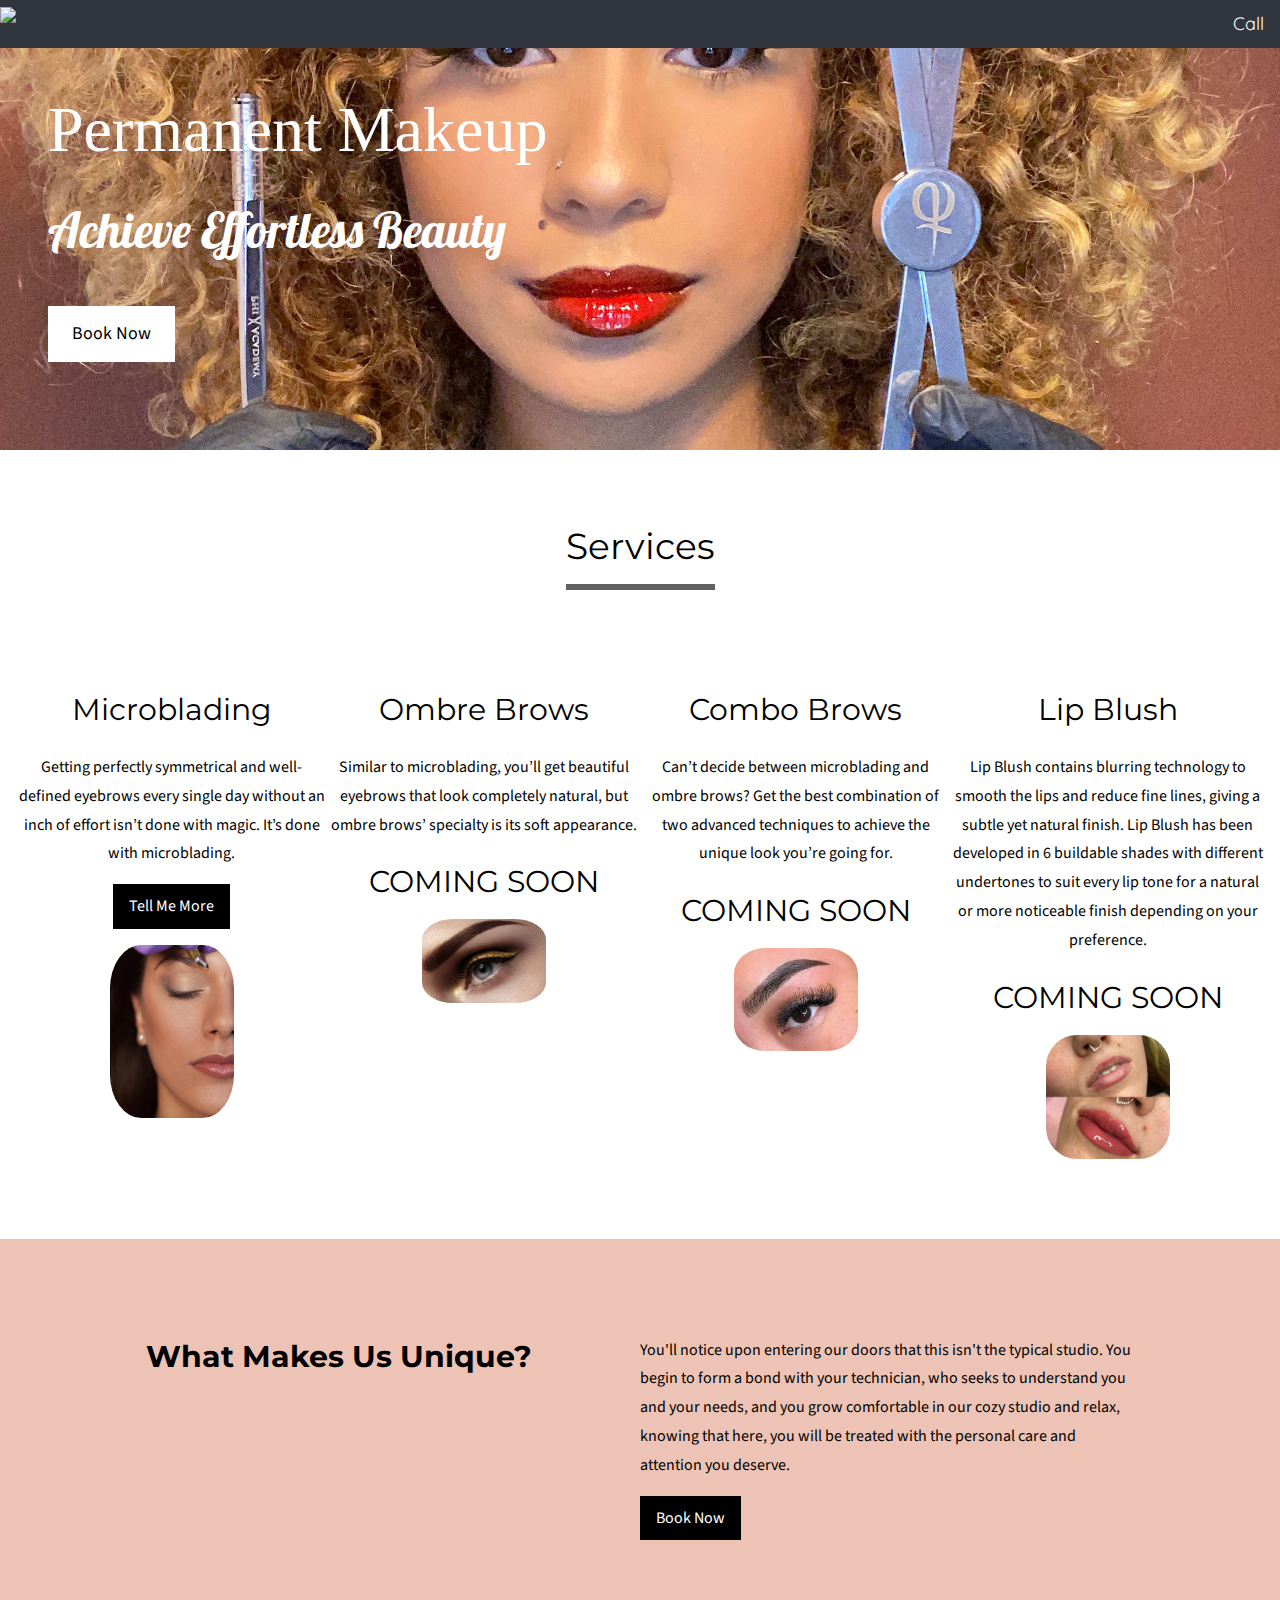
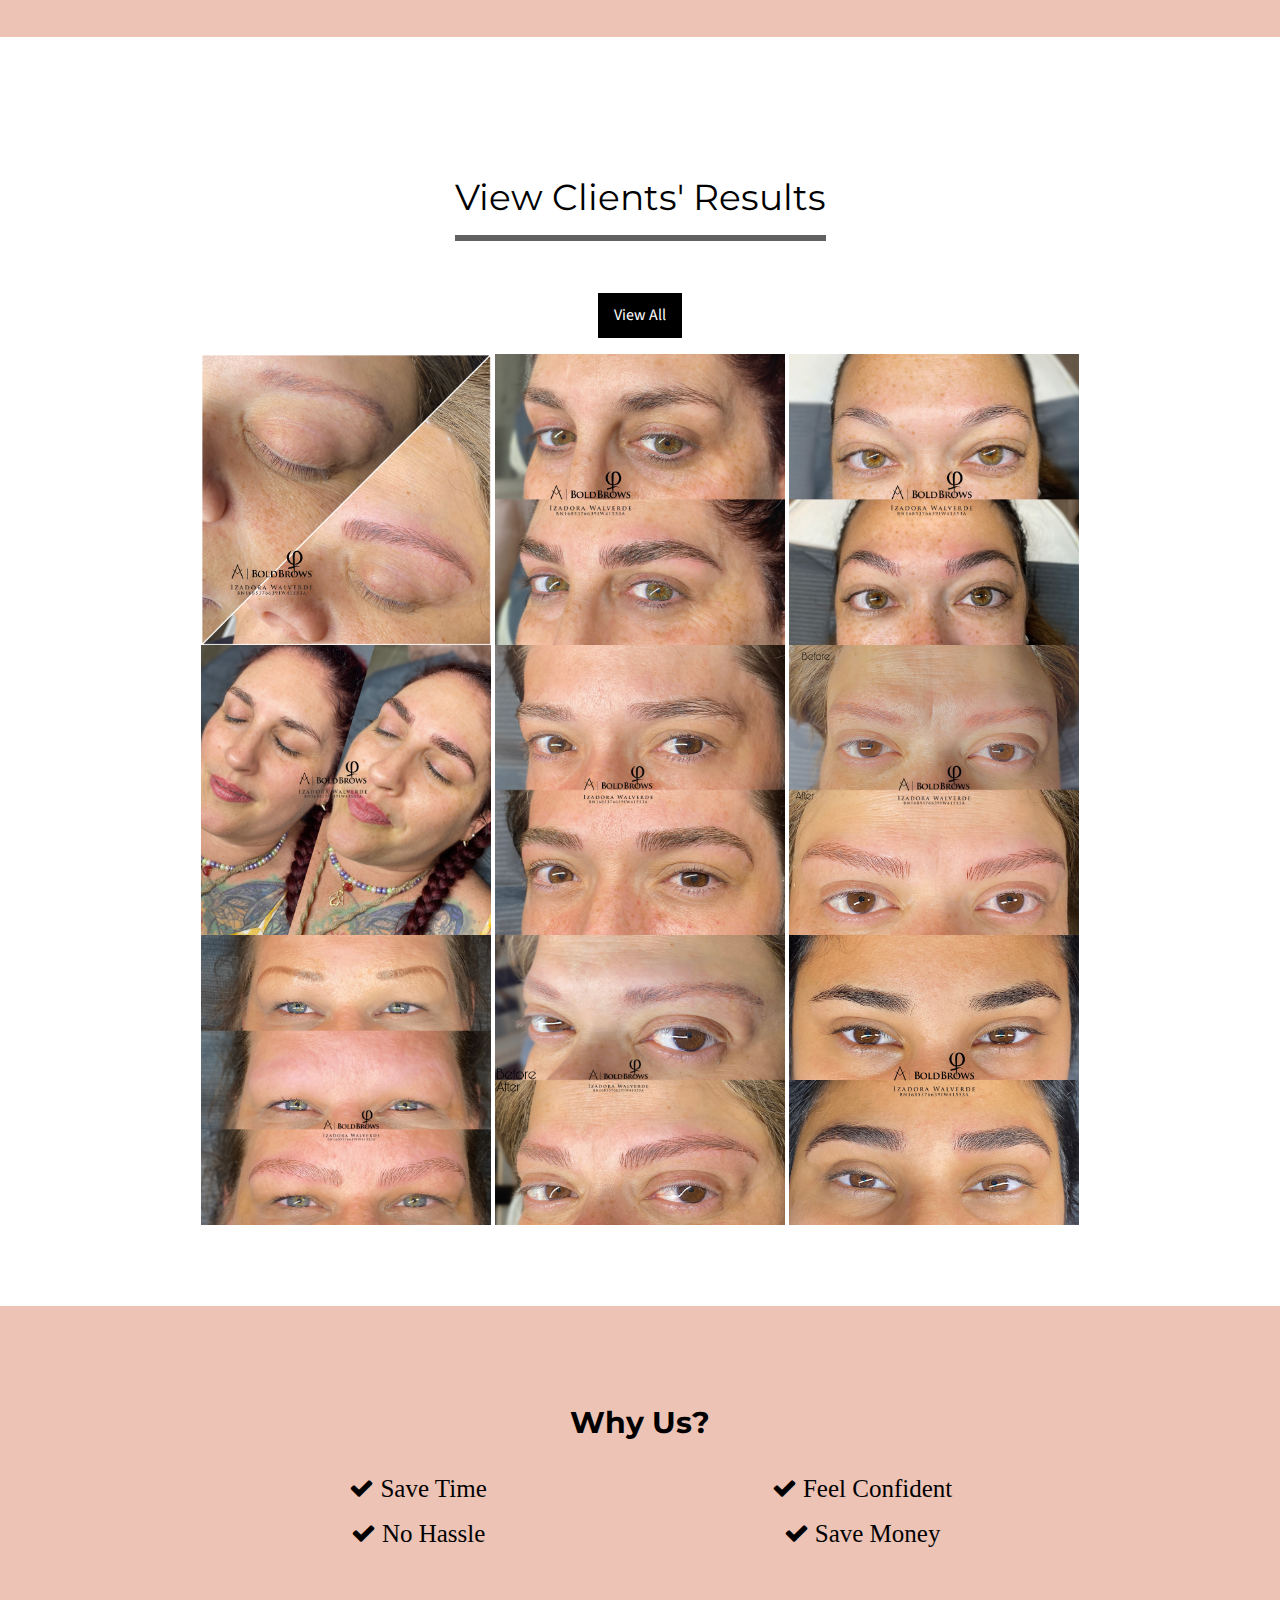
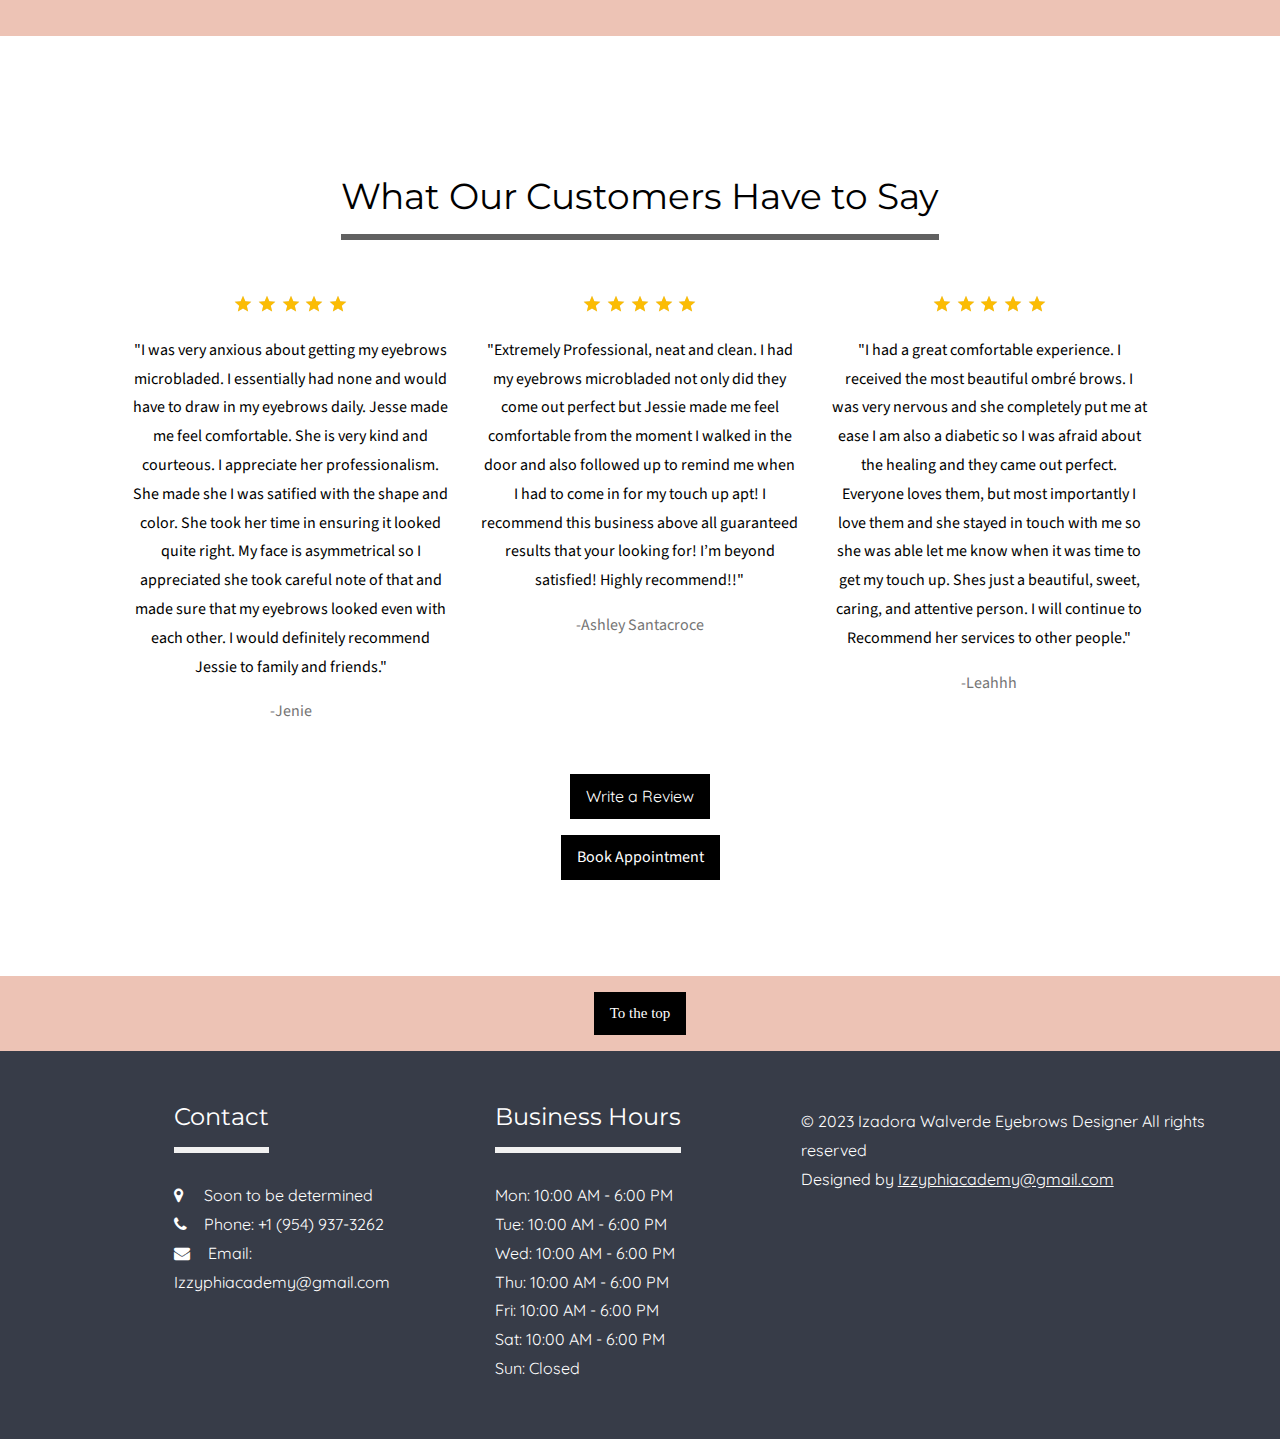
==== index.html @ 43eb533a "Commitando o commit" ====
<!DOCTYPE html>
<html>
<meta charset="UTF-8">
<meta name="viewport" content="width=device-width, initial-scale=1.0" />
<meta name="keywords"
	content="microblading, microblading price, ombre brows, ombre brows price, permanent makeup, permanent makeup price, permanent eyeliner, permanent eyeliner price, eyeliner tattoo">
<link rel="stylesheet" href="styles.css">
<link rel="icon" type="image/png" href="icon.png">

<link href="https://fonts.googleapis.com/css2?family=Cinzel&display=swap" rel="stylesheet">
<link href="https://fonts.googleapis.com/css2?family=Quicksand&display=swap" rel="stylesheet">
<link href="https://fonts.googleapis.com/css2?family=Montserrat&display=swap" rel="stylesheet">
<link href="https://fonts.googleapis.com/css2?family=Lobster&display=swap" rel="stylesheet">
<link href="https://fonts.googleapis.com/css2?family=Source+Sans+Pro&display=swap" rel="stylesheet">
<link rel="stylesheet" href="https://cdnjs.cloudflare.com/ajax/libs/font-awesome/4.7.0/css/font-awesome.min.css">
<style>
	html,
	body,
	h1,
	h2,
	h3,
	h4 {
		font-family: ""
	}

	body,
	html {
		height: 100%;
		line-height: 1.8;
		width: 100%;
		font-family: palatino;
	}

	h1,
	h2 {
		font-family: 'Montserrat', serif;
	}

	p {
		font-family: 'Source Sans Pro', sans-serif;
		font-size: 16px;
	}

	a:link,
	a:visited,
	a:hover,
	a:active {
		text-decoration: none;
	}

	.headerimg {
		background-image: url(izadora.jpeg);
		background-position: 0 -550px;
		background-size: cover;
		min-height: 50%;
	}

	.parallax_bg {
		background-repeat: no-repeat;
		background-position: top;
		background-size: cover;
		position: absolute;
		bottom: 0;
		left: 0;
		width: 100%;
		height: 100%;
		display: block
	}

	.montserrat {
		font-family: "Montserrat", sans-serif;
	}

	.title {
		font-family: 'Montserrat';
		font-size: 45px;
		margin-top: 35px;
		margin-bottom: 35px;
	}



	.quicksand {
		font-family: 'Quicksand', sans-serif;

	}

	.sourcesans {
		font-family: 'Source Sans Pro', sans-serif;
	}


	.lobster {
		font-family: lobster;
	}

	.bck2 {
		background-color: #edc3b5;
	}



	.CoamRb {
		width: 20px;
		height: 20px;
		vertical-align: text-bottom
	}

	.CoamRb .Pmm3mc {
		width: 20px;
		height: 20px
	}

	.CoamRb {
		position: relative;
		display: inline-block
	}

	.XZleqe {
		color: #fbbc04;
		top: 0;
		left: 0;
		position: absolute;
		height: 20px
	}

	.TpcqSc {
		color: #dadce0;
		z-index: -1;
		vertical-align: top;
		height: 20px
	}

	.dogP7c {
		margin: 0 15px
	}

	.IQ1KEb {
		margin-bottom: 48px
	}

	.QMbmRe {
		background-position: center center;
		background-repeat: no-repeat;
		padding-top: 56%;
		width: 100%
	}

	.bgimg {
		border-radius: 25%;
	}

	.halves {
		width: 100%;
	}

	.margins {
		margin-top: 80px;
		margin-bottom: 80px;
	}


	.color1 {
		background-color: #D4C1BC;
	}


	.topnav {
		overflow: hidden;
		background-color: #31353e;
	}


	.header {
		background-color: #373c48;
	}



	.vcenter {
		display: table-cell;
		height: 245px;
		padding: 10px;
		vertical-align: middle;
	}

	.box {
		position: absolute;
		bottom: 40%;
		right: 5%;
	}


	.white {
		color: white;
	}

	.simg {
		width: 40% !important;
	}

	.newsletter_box {
		text-align: center;

	}

	.vbottom {
		background-color: #FEB6AF;
	}


	@media only screen and (min-width: 1050px) {
		.halves {
			width: 49.99999%;
		}
	}


	@media only screen and (min-width: 800px) {
		.boxsmall {
			position: absolute;
			bottom: 35%;
			right: 10%;
			padding-left: 20px;
			padding-right: 20px;
		}
	}

	@media only screen and (max-width: 567px) {
		.title {
			font-size: 30px;
		}
	}


	@media only screen and (max-width: 1050px) {
		.smallscreenpadding {
			margin-left: 10px;
			margin-right: 10px;
		}

		.smallscreentext {
			width: 99.99999%;
		}

		.smallscreenimg {
			display: block;
			margin: 0 auto;
		}
	}

	.button .black .margin .center {
		transition: 1s;
	}
</style>

<head>




	<title>Home | Permanent Makeup</title>
	<meta name="description"
		content="Save time in the mornings by shaving time off your makeup routine with permanent makeup">


	<!-- Global site tag -->
	<script async src="https://www.googletagmanager.com/gtag/js?id=AW-628912437"></script>
	<script>
		window.dataLayer = window.dataLayer || [];
		function gtag() { dataLayer.push(arguments); }
		gtag('js', new Date());

		gtag('config', 'AW-628912437');
	</script>


	<!-- phone -->
	<script>
		gtag('config', 'AW-628912437/Jh25CP_289EBELXi8asC', {
			'phone_conversion_number': '347-768-6999'
		});
	</script>

	<!-- analy -->
	<script>
		(function (i, s, o, g, r, a, m) {
			i['GoogleAnalyticsObject'] = r; i[r] = i[r] || function () {
				(i[r].q = i[r].q || []).push(arguments)
			}, i[r].l = 1 * new Date(); a = s.createElement(o),
				m = s.getElementsByTagName(o)[0]; a.async = 1; a.src = g; m.parentNode.insertBefore(a, m)
		})(window, document, 'script', 'https://www.google-analytics.com/analytics.js', 'ga');

		ga('create', 'UA-167957744-2', 'auto');
		ga('send', 'pageview');
	</script>

	<!-- ZAP -->
	<script>
		const number = '19549373262'; // Número de telefone do WhatsApp
		const messageBomDia = 'Bom dia! Tenho uma dúvida, você poderia me ajudar?'; // Texto pré-pronto para a mensagem de bom dia
		const messageBoaTarde = 'Boa tarde! Tenho uma dúvida, você poderia me ajudar?'; // Texto pré-pronto para a mensagem de boa tarde
		const messageBoaNoite = 'Boa noite! Tenho uma dúvida, você poderia me ajudar?'; // Texto pré-pronto para a mensagem de boa noite
		const now = new Date();
		const currentHour = now.getHours();

		let message = ''; // Inicialize a mensagem vazia

		// Define a mensagem com base na hora do dia
		if (currentHour >= 0 && currentHour < 12) {
			message = messageBomDia;
		} else if (currentHour >= 12 && currentHour < 18) {
			message = messageBoaTarde;
		} else {
			message = messageBoaNoite;
		}

		function openWhatsApp() {
			const encodedMessage = encodeURIComponent(message);
			const link = `https://api.whatsapp.com/send?phone=${number}&text=${encodedMessage}`;
			window.open(link);
		}
	</script>

</head>

<body>

	<!-- Sidebar -->
	<nav class="quicksand top sidebar white animate-left xlarge" style="display:none;padding-top:45px;left:0;z-index:2"
		id="mySidebar">

		<a href="javascript:void(0)" onclick="closeNav()" class="button text-grey large display-topleft hover-white"
			style="padding:0 12px;">Close</a>
		<div class="bar-block center">
			<a href="/" class="bar-item button text-grey hover-white" onclick="closeNav()">Home</a>
			<a href="book" class="bar-item button text-grey hover-white" onclick="closeNav()">Book</a>
			<a href="gallery" class="bar-item button text-grey hover-white" onclick="closeNav()">Pictures</a>
			<a href="safety" class="bar-item button text-grey hover-white" onclick="closeNav()">Safety</a>
			<a href="contact" class="bar-item button text-grey hover-white" onclick="closeNav()">Contact</a>
			<a href="chinese" class="bar-item button text-grey hover-white" onclick="closeNav()">中文</a>


			<!--      <h3 class="center button white text-grey hover-white hover-text-black quicksand">Services <i class="fa fa-angle-down"></i></h3>-->
			<div class="center bar-block card-2 text-grey white large">
				<a href="microblading" class="bar-item button hover-white hover-text-black">Microblading</a>
				<a href="ombre-brows" class="bar-item button hover-white hover-text-black">Ombre Brows</a>
				<a href="combo-brows" class="bar-item button hover-white hover-text-black">Combo Brows</a>
				<a href="eyeliner" class="bar-item button hover-white hover-text-black">Eyeliner</a>
				<span class="bar-item button hover-white hover-text-black">Lip Liner</span>
				<a href="prices" class="bar-item button hover-white hover-text-black">Prices</a>
			</div>
		</div>
	</nav>



	<div class="top topnav quicksand">

		<a href="/"><img src="logo.jpeg" style="height:45px"></a>


		<span class="button text-white hover-text-white large hover-none right" style="width:auto;left:0;"><a
				href="tel:+1 (954) 937-3262">Call</a></span>
	</div>







	<!-- Heading 
<div class="content smallscreenpadding" style="max-width:1300px;margin-top:85px;margin-bottom:45px">
<div class="center padding-small animate-opacity">
	<h3 style="font-family:quicksand" class="animate-top">Permanent Makeup Clinic</h3>
	<h1 class="title">Microblading Eyebrow Design Studio</h1>
	<h3 style="font-family:quicksand" class="animate-bottom">Flushing, New York</h3>
</div>
</div> -->




	<!-- Header with full-height image -->
	<header class="headerimg display-container">
		<div class="display-left text-white" style="padding:48px">
			<span class="jumbo hide-small">Permanent Makeup</span><br>
			<span class="lobster xxxlarge hide-small">Achieve Effortless Beauty</span>
			<span class="lobster xxlarge hide-large hide-medium">Achieve Effortless Beauty</span>
			<!-- <span class="large">Permanent Makeup Clinic in Flushing, NY</span> -->
			<p><a href="javascript:void(0);" onclick="openWhatsApp()" target="_blank"
					class="button white padding-large large margin-top ">Book Now</a></p>
		</div>
	</header>


	<div class="content" style="max-width: fit-content; margin-bottom:80px">
		<div class="center padding-64 montserrat">
			<span class="xlarge bottombar border-dark-grey padding-16 xxlarge">Services</span>
		</div>

		<!--On large screens, four columns-->
		<div class="container hide-medium hide-small">
			<div class="quarter col l3 m6 center" style="margin-top:30px">
				<h2>Microblading</h2>
				<p>Getting perfectly symmetrical and well-defined eyebrows every single day without an inch of effort
					isn’t done with magic. It’s done with microblading.
				<p><a href="javascript:void(0);" onclick="openWhatsApp()" target="_blank" class="button black">Tell Me More</a></p>
				<img src="photos/M2.png" class="bgimg simg">
			</div>

			<div class="quarter col l3 m6 center" style="margin-top:30px">
				<h2>Ombre Brows</h2<h2>
					<p>Similar to microblading, you’ll get beautiful eyebrows that look completely natural, but ombre
						brows’ specialty is its soft appearance.</p>
					<h2>COMING SOON</h2>
					<!-- <p><a href="ombre-brows" class="button black">Tell Me More</a></p> -->
					<img src="photos/M33.jpg" class="bgimg simg">
			</div>

			<div class="quarter  col l3 m6 center" style="margin-top:30px">
				<h2>Combo Brows</h2>
				<p>Can’t decide between microblading and ombre brows? Get the best combination of two advanced
					techniques to achieve the unique look you’re going for.</p>
				<h2>COMING SOON</h2>
				<!-- <p><a href="combo-brows" class="button black">Tell Me More</a></p> -->
				<img src="photos/combo-brows.png" class="bgimg simg">
			</div>

			<div class="quarter  col l3 m6 center" style="margin-top:30px">
				<h2>Lip Blush</h2>
				<p>Lip Blush contains blurring technology to smooth the lips and reduce fine lines, giving a subtle yet
					natural finish.
					Lip Blush has been developed in 6 buildable shades with different undertones to suit every lip tone
					for a natural or more noticeable finish depending on your preference. 
				<h2>COMING SOON</h2>
					<!-- <p><a href="eyeliner" class="button black">Tell Me More</a></p> -->
					<img src="lipblush.jfif" class="bgimg simg">
			</div>
		</div>


		<!--For medium and small sized screens, two columns per row-->
		<div class="container hide-large">
			<div class="container">
				<div class="half center" style="margin-top:30px">
					<h2>Microblading</h2>
					<p>Getting perfectly symmetrical and well-defined eyebrows every single day without an inch of
						effort isn’t done with magic. It’s done with microblading.
					<p><a href="microblading" class="button black">Tell Me More</a></p>
					<img src="photos/M2.png" class="bgimg simg">
				</div>

				<div class="half center" style="margin-top:30px">
					<h2>Ombre Brows</h2<h2>
						<p>Similar to microblading, you’ll get beautiful eyebrows that look completely natural, but
							ombre brows’ specialty is its soft appearance.</p>
						<p><a href="ombre-brows" class="button black">Tell Me More</a></p>
						<img src="photos/M33.jpg" class="bgimg simg">
				</div>
			</div>

			<div class="container">
				<div class="half center" style="margin-top:30px">
					<h2>Combo Brows</h2>
					<p>Can’t decide between microblading and ombre brows? Get the best combination of two advanced
						techniques to achieve the unique look you’re going for.</p>
					<p><a href="combo-brows" class="button black">Tell Me More</a></p>
					<img src="photos/combo-brows.png" class="bgimg simg">
				</div>

				<div class="half center" style="margin-top:30px">
					<h2>Permanent Eyeliner</h2>
					<p>Enhance your eyes and bring your eyeliner game to a whole new level. Never get them smudged
						again, because this eyeliner is completely waterproof.</p>
					<p><a href="eyeliner" class="button black">Tell Me More</a></p>
					<img src="photos/Eyeliner.jpg" class="bgimg simg">
				</div>
			</div>
		</div>
	</div>


	<div class="bck2">
		<!--Show on large screens-->
		<div class="content hide-medium hide-small" style="max-width:1180px; padding:80px">
			<div class="container">
				<div class="half">
					<h2><b>What Makes Us Unique?</b></h2>
				</div>
				<div class="half">
					<p class="sourcesans">You'll notice upon entering our doors that this isn't the typical studio. You
						begin to form a bond with your
						technician, who seeks to understand you and your needs, and you grow comfortable in our cozy
						studio and relax, knowing that
						here, you will be treated with the personal care and attention you deserve.</p>
					<p><a href="https://wa.me/19549373262" target="_blank" class="button black">Book Now</a></p>
				</div>
			</div>
		</div>

		<!--Show on medium and small screens-->
		<div class="content hide-large" style="max-width:1180px; padding:30px">
			<div class="container">
				<div class="half">
					<h2><b>"I Woke Up Like This"</b></h2>
				</div>
				<div class="half">
					<p class="sourcesans">Located at the heart of Flushing, we are here to give you the best "I woke up
						like this" look. Our clinic uses your natural bone structure and brow line
						to precisely tailor your new eyebrow to meet your specific needs and desires. Our mission is to
						help you look and feel beautiful, so that when you walk
						in our studio, you walk out feeling confident and proud of your new look. We take pride in being
						a part of your transformation, and we’re here to assist
						you towards positive change.</p>
					<p><a href="book" class="button black">Book Now</a></p>
				</div>
			</div>
		</div>
	</div>



	<div class="content margins" style="max-width:1000px;">
		<div class="center padding-48 montserrat">
			<span class="xlarge bottombar border-dark-grey padding-16 xxlarge">View Clients' Results</span>
		</div>

		<p class="center"><a href="https://www.instagram.com/pmubyizzy/" target="_blank" class="button black">View
				All</a></p>
		<div class="container center">
			<img style="width:30%" src="eyebrow1.jpeg">
			<img style="width:30%" src="eyebrow2.jpeg">
			<img style="width:30%" src="eyebrow3.jpeg">
			<img style="width:30%" src="eyebrow4.jpeg">
			<img style="width:30%" src="eyebrow5.jpeg">
			<img style="width:30%" src="eyebrow7.jpeg">
			<img style="width:30%" src="eyebrow8.jpeg">
			<img style="width:30%" src="eyebrow9.jpeg">
			<img style="width:30%" src="eyebrow10.jpeg">
		</div>
	</div>


	<!--Why choose Permanent Makeup with Jessie?
Save Time
Get up in the mornings and just be ready to go.

Feel Confident
Go on, be proud of yourself. You’re beautiful!

No Daily Maintenance
No daily upkeep is required, meaning your life is is about to get a whole lot easier.

Save Money
Makeup product prices pile up daily. Microblading saves you money for years to come.-->


	<div class="bck2">
		<!--Show on large screens-->
		<div class="content hide-medium hide-small" style="max-width:1080px; padding:80px">
			<div class="container">
				<h2 class="center"><b>Why Us?</b></h2>
				<p>
				<div class="half center" style="font-size: 25px;">
					<i class="fa fa-check" aria-hidden="true"></i> Save Time<br>
				</div>
				<div class="half center" style="font-size: 25px;">
					<i class="fa fa-check" aria-hidden="true"></i> Feel Confident
				</div>

				<div class="half center" style="font-size: 25px;">
					<i class="fa fa-check" aria-hidden="true"></i> No Hassle
				</div>
				<div class="half center" style="font-size: 25px;">
					<i class="fa fa-check" aria-hidden="true"></i> Save Money
				</div>
				</p>

			</div>
		</div>

		<!--Show on medium and small screens-->
		<div class="content hide-large"
			style="max-width:1080px; padding-top: 80px; padding-bottom: 80px; padding-left: 30px; padding-right: 30px;">
			<div class="container">
				<h2 class="center"><b>Why Us?</b></h2>
				<p>
				<div class="half center" style="font-size: 25px;">
					<i class="fa fa-check" aria-hidden="true"></i> Save Time<br>
				</div>
				<div class="half center" style="font-size: 25px;">
					<i class="fa fa-check" aria-hidden="true"></i> Feel Confident
				</div>

				<div class="half center" style="font-size: 25px;">
					<i class="fa fa-check" aria-hidden="true"></i> No Hassle
				</div>
				<div class="half center" style="font-size: 25px;">
					<i class="fa fa-check" aria-hidden="true"></i> Save Money
				</div>
				</p>

			</div>
		</div>


	</div>


	<div class="content margins" style="max-width:1080px;">
		<div class="row container" style="margin-top:40px; margin-bottom:50px;" id="testimonials">
			<div class="center padding-48 montserrat">
				<span class="xlarge bottombar border-dark-grey padding-16 xxlarge">What Our Customers Have to Say</span>
			</div>





			<div class="third container padding-16 center">

				<div class="CoamRb">
					<div class="XZleqe sp"><svg class="Pmm3mc" style="fill:currentColor" viewBox="0 0 24 24">
							<path
								d="M12 17.27L18.18 21l-1.64-7.03L22 9.24l-7.19-.61L12 2 9.19 8.63 2 9.24l5.46 4.73L5.82 21z">
							</path>
						</svg></div>
					<div class="TpcqSc"><svg class="Pmm3mc" style="fill:currentColor" viewBox="0 0 24 24">
							<path
								d="M12 17.27L18.18 21l-1.64-7.03L22 9.24l-7.19-.61L12 2 9.19 8.63 2 9.24l5.46 4.73L5.82 21z">
							</path>
						</svg></div>
				</div>

				<div class="CoamRb">
					<div class="XZleqe sp"><svg class="Pmm3mc" style="fill:currentColor" viewBox="0 0 24 24">
							<path
								d="M12 17.27L18.18 21l-1.64-7.03L22 9.24l-7.19-.61L12 2 9.19 8.63 2 9.24l5.46 4.73L5.82 21z">
							</path>
						</svg></div>
					<div class="TpcqSc"><svg class="Pmm3mc" style="fill:currentColor" viewBox="0 0 24 24">
							<path
								d="M12 17.27L18.18 21l-1.64-7.03L22 9.24l-7.19-.61L12 2 9.19 8.63 2 9.24l5.46 4.73L5.82 21z">
							</path>
						</svg></div>
				</div>

				<div class="CoamRb">
					<div class="XZleqe sp"><svg class="Pmm3mc" style="fill:currentColor" viewBox="0 0 24 24">
							<path
								d="M12 17.27L18.18 21l-1.64-7.03L22 9.24l-7.19-.61L12 2 9.19 8.63 2 9.24l5.46 4.73L5.82 21z">
							</path>
						</svg></div>
					<div class="TpcqSc"><svg class="Pmm3mc" style="fill:currentColor" viewBox="0 0 24 24">
							<path
								d="M12 17.27L18.18 21l-1.64-7.03L22 9.24l-7.19-.61L12 2 9.19 8.63 2 9.24l5.46 4.73L5.82 21z">
							</path>
						</svg></div>
				</div>

				<div class="CoamRb">
					<div class="XZleqe sp"><svg class="Pmm3mc" style="fill:currentColor" viewBox="0 0 24 24">
							<path
								d="M12 17.27L18.18 21l-1.64-7.03L22 9.24l-7.19-.61L12 2 9.19 8.63 2 9.24l5.46 4.73L5.82 21z">
							</path>
						</svg></div>
					<div class="TpcqSc"><svg class="Pmm3mc" style="fill:currentColor" viewBox="0 0 24 24">
							<path
								d="M12 17.27L18.18 21l-1.64-7.03L22 9.24l-7.19-.61L12 2 9.19 8.63 2 9.24l5.46 4.73L5.82 21z">
							</path>
						</svg></div>
				</div>

				<div class="CoamRb">
					<div class="XZleqe sp"><svg class="Pmm3mc" style="fill:currentColor" viewBox="0 0 24 24">
							<path
								d="M12 17.27L18.18 21l-1.64-7.03L22 9.24l-7.19-.61L12 2 9.19 8.63 2 9.24l5.46 4.73L5.82 21z">
							</path>
						</svg></div>
					<div class="TpcqSc"><svg class="Pmm3mc" style="fill:currentColor" viewBox="0 0 24 24">
							<path
								d="M12 17.27L18.18 21l-1.64-7.03L22 9.24l-7.19-.61L12 2 9.19 8.63 2 9.24l5.46 4.73L5.82 21z">
							</path>
						</svg></div>
				</div>


				<p>"I was very anxious about getting my eyebrows microbladed. I essentially had none and would have to
					draw in my eyebrows daily. Jesse made me feel comfortable. She is very kind and courteous. I
					appreciate her professionalism. She made she I was satified with the shape and color. She took her
					time in ensuring it looked quite right. My face is asymmetrical so I appreciated she took careful
					note of that and made sure that my eyebrows looked even with each other. I would definitely
					recommend Jessie to family and friends."</p>
				<p class="text-grey">-Jenie</p>

			</div>






			<div class="third container padding-16 center">

				<div class="CoamRb">
					<div class="XZleqe sp"><svg class="Pmm3mc" style="fill:currentColor" viewBox="0 0 24 24">
							<path
								d="M12 17.27L18.18 21l-1.64-7.03L22 9.24l-7.19-.61L12 2 9.19 8.63 2 9.24l5.46 4.73L5.82 21z">
							</path>
						</svg></div>
					<div class="TpcqSc"><svg class="Pmm3mc" style="fill:currentColor" viewBox="0 0 24 24">
							<path
								d="M12 17.27L18.18 21l-1.64-7.03L22 9.24l-7.19-.61L12 2 9.19 8.63 2 9.24l5.46 4.73L5.82 21z">
							</path>
						</svg></div>
				</div>

				<div class="CoamRb">
					<div class="XZleqe sp"><svg class="Pmm3mc" style="fill:currentColor" viewBox="0 0 24 24">
							<path
								d="M12 17.27L18.18 21l-1.64-7.03L22 9.24l-7.19-.61L12 2 9.19 8.63 2 9.24l5.46 4.73L5.82 21z">
							</path>
						</svg></div>
					<div class="TpcqSc"><svg class="Pmm3mc" style="fill:currentColor" viewBox="0 0 24 24">
							<path
								d="M12 17.27L18.18 21l-1.64-7.03L22 9.24l-7.19-.61L12 2 9.19 8.63 2 9.24l5.46 4.73L5.82 21z">
							</path>
						</svg></div>
				</div>

				<div class="CoamRb">
					<div class="XZleqe sp"><svg class="Pmm3mc" style="fill:currentColor" viewBox="0 0 24 24">
							<path
								d="M12 17.27L18.18 21l-1.64-7.03L22 9.24l-7.19-.61L12 2 9.19 8.63 2 9.24l5.46 4.73L5.82 21z">
							</path>
						</svg></div>
					<div class="TpcqSc"><svg class="Pmm3mc" style="fill:currentColor" viewBox="0 0 24 24">
							<path
								d="M12 17.27L18.18 21l-1.64-7.03L22 9.24l-7.19-.61L12 2 9.19 8.63 2 9.24l5.46 4.73L5.82 21z">
							</path>
						</svg></div>
				</div>

				<div class="CoamRb">
					<div class="XZleqe sp"><svg class="Pmm3mc" style="fill:currentColor" viewBox="0 0 24 24">
							<path
								d="M12 17.27L18.18 21l-1.64-7.03L22 9.24l-7.19-.61L12 2 9.19 8.63 2 9.24l5.46 4.73L5.82 21z">
							</path>
						</svg></div>
					<div class="TpcqSc"><svg class="Pmm3mc" style="fill:currentColor" viewBox="0 0 24 24">
							<path
								d="M12 17.27L18.18 21l-1.64-7.03L22 9.24l-7.19-.61L12 2 9.19 8.63 2 9.24l5.46 4.73L5.82 21z">
							</path>
						</svg></div>
				</div>

				<div class="CoamRb">
					<div class="XZleqe sp"><svg class="Pmm3mc" style="fill:currentColor" viewBox="0 0 24 24">
							<path
								d="M12 17.27L18.18 21l-1.64-7.03L22 9.24l-7.19-.61L12 2 9.19 8.63 2 9.24l5.46 4.73L5.82 21z">
							</path>
						</svg></div>
					<div class="TpcqSc"><svg class="Pmm3mc" style="fill:currentColor" viewBox="0 0 24 24">
							<path
								d="M12 17.27L18.18 21l-1.64-7.03L22 9.24l-7.19-.61L12 2 9.19 8.63 2 9.24l5.46 4.73L5.82 21z">
							</path>
						</svg></div>
				</div>


				<p>"Extremely Professional, neat and clean. I had my eyebrows microbladed not only did they come out
					perfect but Jessie made me feel comfortable from the moment I walked in the door and also followed
					up to remind me when I had to come in for my touch up apt! I recommend this business above all
					guaranteed results that your looking for! I’m beyond satisfied! Highly recommend!!"</p>
				<p class="text-grey">-Ashley Santacroce</p>

			</div>






			<div class="third container padding-16 center">

				<div class="CoamRb">
					<div class="XZleqe sp"><svg class="Pmm3mc" style="fill:currentColor" viewBox="0 0 24 24">
							<path
								d="M12 17.27L18.18 21l-1.64-7.03L22 9.24l-7.19-.61L12 2 9.19 8.63 2 9.24l5.46 4.73L5.82 21z">
							</path>
						</svg></div>
					<div class="TpcqSc"><svg class="Pmm3mc" style="fill:currentColor" viewBox="0 0 24 24">
							<path
								d="M12 17.27L18.18 21l-1.64-7.03L22 9.24l-7.19-.61L12 2 9.19 8.63 2 9.24l5.46 4.73L5.82 21z">
							</path>
						</svg></div>
				</div>

				<div class="CoamRb">
					<div class="XZleqe sp"><svg class="Pmm3mc" style="fill:currentColor" viewBox="0 0 24 24">
							<path
								d="M12 17.27L18.18 21l-1.64-7.03L22 9.24l-7.19-.61L12 2 9.19 8.63 2 9.24l5.46 4.73L5.82 21z">
							</path>
						</svg></div>
					<div class="TpcqSc"><svg class="Pmm3mc" style="fill:currentColor" viewBox="0 0 24 24">
							<path
								d="M12 17.27L18.18 21l-1.64-7.03L22 9.24l-7.19-.61L12 2 9.19 8.63 2 9.24l5.46 4.73L5.82 21z">
							</path>
						</svg></div>
				</div>

				<div class="CoamRb">
					<div class="XZleqe sp"><svg class="Pmm3mc" style="fill:currentColor" viewBox="0 0 24 24">
							<path
								d="M12 17.27L18.18 21l-1.64-7.03L22 9.24l-7.19-.61L12 2 9.19 8.63 2 9.24l5.46 4.73L5.82 21z">
							</path>
						</svg></div>
					<div class="TpcqSc"><svg class="Pmm3mc" style="fill:currentColor" viewBox="0 0 24 24">
							<path
								d="M12 17.27L18.18 21l-1.64-7.03L22 9.24l-7.19-.61L12 2 9.19 8.63 2 9.24l5.46 4.73L5.82 21z">
							</path>
						</svg></div>
				</div>

				<div class="CoamRb">
					<div class="XZleqe sp"><svg class="Pmm3mc" style="fill:currentColor" viewBox="0 0 24 24">
							<path
								d="M12 17.27L18.18 21l-1.64-7.03L22 9.24l-7.19-.61L12 2 9.19 8.63 2 9.24l5.46 4.73L5.82 21z">
							</path>
						</svg></div>
					<div class="TpcqSc"><svg class="Pmm3mc" style="fill:currentColor" viewBox="0 0 24 24">
							<path
								d="M12 17.27L18.18 21l-1.64-7.03L22 9.24l-7.19-.61L12 2 9.19 8.63 2 9.24l5.46 4.73L5.82 21z">
							</path>
						</svg></div>
				</div>

				<div class="CoamRb">
					<div class="XZleqe sp"><svg class="Pmm3mc" style="fill:currentColor" viewBox="0 0 24 24">
							<path
								d="M12 17.27L18.18 21l-1.64-7.03L22 9.24l-7.19-.61L12 2 9.19 8.63 2 9.24l5.46 4.73L5.82 21z">
							</path>
						</svg></div>
					<div class="TpcqSc"><svg class="Pmm3mc" style="fill:currentColor" viewBox="0 0 24 24">
							<path
								d="M12 17.27L18.18 21l-1.64-7.03L22 9.24l-7.19-.61L12 2 9.19 8.63 2 9.24l5.46 4.73L5.82 21z">
							</path>
						</svg></div>
				</div>

				<p>"I had a great comfortable experience. I received the most beautiful ombré brows. I was very nervous
					and she completely put me at ease I am also a diabetic so I was afraid about the healing and they
					came out perfect. Everyone loves them, but most importantly I love them and she stayed in touch with
					me so she was able let me know when it was time to get my touch up. Shes just a beautiful, sweet,
					caring, and attentive person. I will continue to Recommend her services to other people."</p>
				<p class="text-grey">-Leahhh</p>

			</div>
			<div class="center container">
				<p><a class="dogP7c button black quicksand" href="https://www.instagram.com/pmubyizzy/"
						target="_blank">Write a Review</a></p>
				<p><a href="https://wa.me/19549373262" target="_blank" class="button black">Book Appointment</a></p>
			</div>
		</div>
	</div>



	<!-- Footer -->
	<div class="bck2">
		<center><a href="#" class="button black margin center">To the top</a></center>
	</div>



	<footer class="container padding-32 header text-white">
		<div class="padding-small content">


			<!-- 
<center>
<div class="newsletter_box padding-large card-4" style="margin-bottom:40px; width:70%">
	<h3 class="montserrat" id="news_heading">Exclusive Offers in your inbox</h3>
	<h3 class="montserrat" id="news_heading2" style="display:none">Welcome Aboard!</h3>
	<p id="news_p">Subscribe today to receive special discounts and permanent makeup stories available to only our subscribers</p>
	<p id="news_p2" style="display:none">Thanks for subscribing and joining our community.</p>
	<form name="newsletter" id="newsletter" enctype="text/plain" action="https://docs.google.com/forms/d/e/1FAIpQLSdr9MKgyScjXg7_GRIiysj49mZu25JK-GZ-4womJKVwXUp5sg/formResponse?" target="news_target" onsubmit="submitted=true;">
	<input type="email" name="entry.923565566" id="entry.923565566" placeholder="Enter your email" required>
	<input type="submit" value="Subscribe">
	<p id="terms" class="small text-light-grey">By clicking "Subscribe", you agree to receive emails from our newsletter</p>
	</form>
</div>
</center>

	<iframe name="news_target" id="news_target" style="display:none;" onload="if(submitted) {}"></iframe>

<script src="https://ajax.googleapis.com/ajax/libs/jquery/3.5.1/jquery.min.js"></script>
<script type="text/javascript">var submitted=false;</script>
<script type="text/javascript">
$('#newsletter').on('submit', function(e) {
  $('#newsletter *').fadeOut(100);
  $('#news_heading').fadeOut(100);
  document.getElementById("news_heading2").style.display = "block";
  $('#news_p').fadeOut(1000);
  document.getElementById("news_p2").style.display = "block";
  $('#news_terms').fadeOut(100);
  });
</script>
-->



			<div class="padding third">
				<span class="xlarge bottombar border-light-grey padding-16 montserrat">Contact</span>
				<br><br>
				<p class="quicksand"><i class="fa fa-map-marker" style="width:30px"></i>Soon to be determined<br>
					<i class="fa fa-phone" style="width:30px"></i>Phone: <a href="tel:			347-768-6999">+1 (954)
						937-3262</a><br>
					<i class="fa fa-envelope" style="width:30px"> </i> Email: <a
						href="mailto:dreamlife668@gmail.com">Izzyphiacademy@gmail.com</a></ p>
			</div>


			<div class="padding third">
				<span class="xlarge bottombar border-light-grey padding-16 montserrat">Business Hours</span>
				<br><br>
				<p class="quicksand">Mon: 10:00 AM - 6:00 PM
					<br>Tue: 10:00 AM - 6:00 PM
					<br>Wed: 10:00 AM - 6:00 PM
					<br>Thu: 10:00 AM - 6:00 PM
					<br>Fri: 10:00 AM - 6:00 PM
					<br>Sat: 10:00 AM - 6:00 PM
					<br>Sun: Closed
				</p>
			</div>




			<div class="padding third">
				<div class="container image round-large">
					<!-- <div class="IQ1KEb"><a href="https://www.google.com/maps/place/Microblading+Eyebrow+Design+Studio/data=!3m1!4b1!4m2!3m1!1s0x89c2600f9581923b:0xe1fb8b1a087e1e92" target="_blank" itemprop="hasMap"><div class="QMbmRe" style="background-image: url('https://maps.googleapis.com/maps/api/staticmap?scale=1&amp;size=1600x900&amp;style=feature:poi.business|visibility:off&amp;style=feature:water|visibility:simplified&amp;style=feature:road|element:labels.icon|visibility:off&amp;style=feature:road.highway|element:labels|saturation:-90|lightness:25&amp;format=jpg&amp;language=en&amp;region=US&amp;markers=color:0x48487f|40.76199,-73.8317024&amp;zoom=16&amp;client=google-presto&amp;signature=cVNytUHwhUX34SPEGOmipH9g-AM')" title="Business Location."> -->
				</div></a>
			</div>
		</div>
		</div>

		<p class="quicksand">© 2023 Izadora Walverde Eyebrows Designer All rights reserved
			<br>Designed by <u><a href="mailto:ali@representative.com">Izzyphiacademy@gmail.com</a></u>
		</p>
		</div>
	</footer>



	<script>
		// Open and close sidebar
		function openNav() {
			document.getElementById("mySidebar").style.width = "100%";
			document.getElementById("mySidebar").style.display = "block";
		}

		function closeNav() {
			document.getElementById("mySidebar").style.display = "none";
		}
	</script>




	<!-- Data Markup 
<script type="application/ld+json">
{
  "@context" : "http://schema.org",
  "@type" : "LocalBusiness",
  "name" : "Microblading Eyebrow Design Studio",
  "image" : "https://microbladingstudio.net/photos/home.png",
  "telephone" : "347-768-6999",
  "email" : "",
  "address" : {
    "@type" : "PostalAddress",
    "streetAddress" : "3640 Main St",
    "addressLocality" : "Flushing",
    "addressRegion" : "NY",
    "postalCode" : "11354"
  }
}
</script>



</body>
</html>
---- styles.css ----
html {
  box-sizing: border-box;
}
*,
*:before,
*:after {
  box-sizing: inherit;
}
html {
  -ms-text-size-adjust: 100%;
  -webkit-text-size-adjust: 100%;
}
body {
  margin: 0;
}
article,
aside,
details,
figcaption,
figure,
footer,
header,
main,
menu,
nav,
section {
  display: block;
}
summary {
  display: list-item;
}
audio,
canvas,
progress,
video {
  display: inline-block;
}
progress {
  vertical-align: baseline;
}
audio:not([controls]) {
  display: none;
  height: 0;
}
[hidden],
template {
  display: none;
}
a {
  background-color: transparent;
}
a:active,
a:hover {
  outline-width: 0;
}
abbr[title] {
  border-bottom: none;
  text-decoration: underline;
  text-decoration: underline dotted;
}
b,
strong {
  font-weight: bolder;
}
dfn {
  font-style: italic;
}
mark {
  background: #ff0;
  color: #000;
}
small {
  font-size: 80%;
}
sub,
sup {
  font-size: 75%;
  line-height: 0;
  position: relative;
  vertical-align: baseline;
}
sub {
  bottom: -0.25em;
}
sup {
  top: -0.5em;
}
figure {
  margin: 1em 40px;
}
img {
  border-style: none;
}
code,
kbd,
pre,
samp {
  font-family: monospace, monospace;
  font-size: 1em;
}
hr {
  box-sizing: content-box;
  height: 0;
  overflow: visible;
}
button,
input,
select,
textarea,
optgroup {
  font: inherit;
  margin: 0;
}
optgroup {
  font-weight: bold;
}
button,
input {
  overflow: visible;
}
button,
select {
  text-transform: none;
}
button,
[type="button"],
[type="reset"],
[type="submit"] {
  -webkit-appearance: button;
}
button::-moz-focus-inner,
[type="button"]::-moz-focus-inner,
[type="reset"]::-moz-focus-inner,
[type="submit"]::-moz-focus-inner {
  border-style: none;
  padding: 0;
}
button:-moz-focusring,
[type="button"]:-moz-focusring,
[type="reset"]:-moz-focusring,
[type="submit"]:-moz-focusring {
  outline: 1px dotted ButtonText;
}
fieldset {
  border: 1px solid #c0c0c0;
  margin: 0 2px;
  padding: 0.35em 0.625em 0.75em;
}
legend {
  color: inherit;
  display: table;
  max-width: 100%;
  padding: 0;
  white-space: normal;
}
textarea {
  overflow: auto;
}
[type="checkbox"],
[type="radio"] {
  padding: 0;
}
[type="number"]::-webkit-inner-spin-button,
[type="number"]::-webkit-outer-spin-button {
  height: auto;
}
[type="search"] {
  -webkit-appearance: textfield;
  outline-offset: -2px;
}
[type="search"]::-webkit-search-decoration {
  -webkit-appearance: none;
}
::-webkit-file-upload-button {
  -webkit-appearance: button;
  font: inherit;
}
/* End extract */
html,
body {
  font-family: Verdana, sans-serif;
  font-size: 15px;
  line-height: 1.5;
}
html {
  overflow-x: hidden;
}

h1 {
  font-size: 36px;
}
h2 {
  font-size: 30px;
}
h3 {
  font-size: 24px;
}
h4 {
  font-size: 20px;
}
h5 {
  font-size: 18px;
}
h6 {
  font-size: 16px;
}
.serif {
  font-family: serif;
}
h1,
h2,
h3,
h4,
h5,
h6 {
  font-family: "Segoe UI", Arial, sans-serif;
  font-weight: 400;
  margin: 10px 0;
}

.wide {
  letter-spacing: 4px;
}
hr {
  border: 0;
  border-top: 1px solid #eee;
  margin: 20px 0;
}
.image {
  max-width: 100%;
  height: auto;
}
img {
  vertical-align: middle;
}
a {
  color: inherit;
}

.table,
.table-all {
  border-collapse: collapse;
  border-spacing: 0;
  width: 100%;
  display: table;
}
.table-all {
  border: 1px solid #ccc;
}
.bordered tr,
.table-all tr {
  border-bottom: 1px solid #ddd;
}
.striped tbody tr:nth-child(even) {
  background-color: #f1f1f1;
}
.table-all tr:nth-child(odd) {
  background-color: #fff;
}
.table-all tr:nth-child(even) {
  background-color: #f1f1f1;
}
.hoverable tbody tr:hover,
.ul.hoverable li:hover {
  background-color: #ccc;
}
.centered tr th,
.centered tr td {
  text-align: center;
}
.table td,
.table th,
.table-all td,
.table-all th {
  padding: 8px 8px;
  display: table-cell;
  text-align: left;
  vertical-align: top;
}
.table th:first-child,
.table td:first-child,
.table-all th:first-child,
.table-all td:first-child {
  padding-left: 16px;
}

.parallax {
  background-attachment: fixed;
}

.btn,
.button {
  border: none;
  display: inline-block;
  padding: 8px 16px;
  vertical-align: middle;
  overflow: hidden;
  text-decoration: none;
  color: inherit;
  background-color: inherit;
  text-align: center;
  cursor: pointer;
  white-space: nowrap;
}
.btn:hover {
  box-shadow: 0 8px 16px 0 rgba(0, 0, 0, 0.2), 0 6px 20px 0 rgba(0, 0, 0, 0.19);
}
.btn,
.button {
  -webkit-touch-callout: none;
  -webkit-user-select: none;
  -khtml-user-select: none;
  -moz-user-select: none;
  -ms-user-select: none;
  user-select: none;
}
.disabled,
.btn:disabled,
.button:disabled {
  cursor: not-allowed;
  opacity: 0.3;
}
.disabled *,
:disabled * {
  pointer-events: none;
}
.btn.disabled:hover,
.btn:disabled:hover {
  box-shadow: none;
}

.badge,
.tag {
  background-color: #000;
  color: #fff;
  display: inline-block;
  padding-left: 8px;
  padding-right: 8px;
  text-align: center;
}
.badge {
  border-radius: 50%;
}
.ul {
  list-style-type: none;
  padding: 0;
  margin: 0;
}
.ul li {
  padding: 8px 16px;
  border-bottom: 1px solid #ddd;
}
.ul li:last-child {
  border-bottom: none;
}
.tooltip,
.display-container {
  position: relative;
}
.tooltip .text {
  display: none;
}
.tooltip:hover .text {
  display: inline-block;
}
.ripple:active {
  opacity: 0.5;
}
.ripple {
  transition: opacity 0s;
}
.input {
  padding: 8px;
  display: block;
  border: none;
  border-bottom: 1px solid #ccc;
  width: 100%;
}
.select {
  padding: 9px 0;
  width: 100%;
  border: none;
  border-bottom: 1px solid #ccc;
}

.dropdown-click,
.dropdown-hover {
  position: relative;
  display: inline-block;
  cursor: pointer;
}
.dropdown-hover:hover .dropdown-content {
  display: block;
}
.dropdown-hover:first-child,
.dropdown-click:hover {
  background-color: #ccc;
  color: #000;
}
.dropdown-hover:hover > .button:first-child,
.dropdown-click:hover > .button:first-child {
  background-color: #ccc;
  color: #000;
}
.dropdown-content {
  cursor: auto;
  color: #000;
  background-color: #fff;
  display: none;
  position: absolute;
  min-width: 160px;
  margin: 0;
  padding: 0;
  z-index: 1;
}
.check,
.radio {
  width: 24px;
  height: 24px;
  position: relative;
  top: 6px;
}
.sidebar {
  height: 100%;
  width: 200px;
  background-color: #fff;
  position: fixed !important;
  z-index: 1;
  overflow: auto;
}
.bar-block .dropdown-hover,
.bar-block .dropdown-click {
  width: 100%;
}
.bar-block .dropdown-hover .dropdown-content,
.bar-block .dropdown-click .dropdown-content {
  min-width: 100%;
}
.bar-block .dropdown-hover .button,
.bar-block .dropdown-click .button {
  width: 100%;
  text-align: left;
  padding: 8px 16px;
}
.main,
#main {
  transition: margin-left 0.4s;
}
.modal {
  z-index: 3;
  display: none;
  padding-top: 100px;
  position: fixed;
  left: 0;
  top: 0;
  width: 100%;
  height: 100%;
  overflow: auto;
  background-color: rgb(0, 0, 0);
  background-color: rgba(0, 0, 0, 0.4);
}
.modal-content {
  margin: auto;
  background-color: #fff;
  position: relative;
  padding: 0;
  outline: 0;
  width: 600px;
}
.bar {
  width: 100%;
  overflow: hidden;
}
.center .bar {
  display: inline-block;
  width: auto;
}
.bar .bar-item {
  padding: 8px 16px;
  float: left;
  width: auto;
  border: none;
  display: block;
  outline: 0;
}
.bar .dropdown-hover,
.bar .dropdown-click {
  position: static;
  float: left;
}
.bar .button {
  white-space: normal;
}

.bar-block .bar-item {
  width: 100%;
  display: block;
  padding: 8px 16px;
  text-align: left;
  border: none;
  white-space: normal;
  float: none;
  outline: 0;
}
.bar-block.center .bar-item {
  text-align: center;
}
.block {
  display: block;
  width: 100%;
}
.responsive {
  display: block;
  overflow-x: auto;
}
.container:after,
.container:before,
.panel:after,
.panel:before,
.row:after,
.row:before,
.row-padding:after,
.row-padding:before,
.cell-row:before,
.cell-row:after,
.clear:after,
.clear:before,
.bar:before,
.bar:after {
  content: "";
  display: table;
  clear: both;
}

.col,
.half,
.third,
.twothird,
.threequarter,
.quarter {
  float: left;
  width: 100%;
}
.col.s0 {
  width: 19.99999%;
}
.col.s1 {
  width: 8.33333%;
}
.col.s2 {
  width: 16.66666%;
}
.col.s3 {
  width: 24.99999%;
}
.col.s4 {
  width: 33.33333%;
}
.col.s5 {
  width: 41.66666%;
}
.col.s6 {
  width: 49.99999%;
}
.col.s7 {
  width: 58.33333%;
}
.col.s8 {
  width: 66.66666%;
}
.col.s9 {
  width: 74.99999%;
}
.col.s10 {
  width: 83.33333%;
}
.col.s11 {
  width: 91.66666%;
}
.col.s12 {
  width: 99.99999%;
}

@media (min-width: 601px) {
  .col.m1 {
    width: 8.33333%;
  }
  .col.m2 {
    width: 16.66666%;
  }
  .col.m3,
  .quarter {
    width: 24.99999%;
  }
  .col.m4,
  .third {
    width: 33.33333%;
  }
  .col.m5 {
    width: 41.66666%;
  }
  .col.m6,
  .half {
    width: 49.99999%;
  }
  .col.m7 {
    width: 58.33333%;
  }
  .col.m8,
  .twothird {
    width: 66.66666%;
  }
  .col.m9,
  .threequarter {
    width: 74.99999%;
  }
  .col.m10 {
    width: 83.33333%;
  }
  .col.m11 {
    width: 91.66666%;
  }
  .col.m12 {
    width: 99.99999%;
  }
}

@media (min-width: 993px) {
  .col.l1 {
    width: 8.33333%;
  }
  .col.l2 {
    width: 16.66666%;
  }
  .col.l3 {
    width: 24.99999%;
  }
  .col.l4 {
    width: 33.33333%;
  }
  .col.l5 {
    width: 41.66666%;
  }
  .col.l6 {
    width: 49.99999%;
  }
  .col.l7 {
    width: 58.33333%;
  }
  .col.l8 {
    width: 66.66666%;
  }
  .col.l9 {
    width: 74.99999%;
  }
  .col.l10 {
    width: 83.33333%;
  }
  .col.l11 {
    width: 91.66666%;
  }
  .col.l12 {
    width: 99.99999%;
  }
}

.rest {
  overflow: hidden;
}
.stretch {
  margin-left: -16px;
  margin-right: -16px;
}
.content,
.auto {
  margin-left: auto;
  margin-right: auto;
}
.content {
  max-width: 980px;
}
.auto {
  max-width: 1140px;
}
.cell-row {
  display: table;
  width: 100%;
}
.cell {
  display: table-cell;
}
.cell-top {
  vertical-align: top;
}
.cell-middle {
  vertical-align: middle;
}
.cell-bottom {
  vertical-align: bottom;
}
.hide {
  display: none !important;
}
.show-block,
.show {
  display: block !important;
}
.show-inline-block {
  display: inline-block !important;
}
@media (max-width: 1205px) {
  .auto {
    max-width: 95%;
  }
}
@media (max-width: 600px) {
  .modal-content {
    margin: 0 10px;
    width: auto !important;
  }
  .modal {
    padding-top: 30px;
  }
  .dropdown-hover.mobile .dropdown-content,
  .dropdown-click.mobile .dropdown-content {
    position: relative;
  }
  .hide-small {
    display: none !important;
  }
  .mobile {
    display: block;
    width: 100% !important;
  }
  .bar-item.mobile,
  .dropdown-hover.mobile,
  .dropdown-click.mobile {
    text-align: center;
  }

  .dropdown-hover.mobile,
  .dropdown-hover.mobile .btn,
  .dropdown-hover.mobile .button,
  .dropdown-click.mobile,
  .dropdown-click.mobile .btn,
  .dropdown-click.mobile .button {
    width: 100%;
  }
}

@media (max-width: 768px) {
  .modal-content {
    width: 500px;
  }
  .modal {
    padding-top: 50px;
  }
}
@media (min-width: 993px) {
  .modal-content {
    width: 900px;
  }
  .hide-large {
    display: none !important;
  }
  .sidebar.collapse {
    display: block !important;
  }
}
@media (max-width: 992px) and (min-width: 601px) {
  .hide-medium {
    display: none !important;
  }
}
@media (max-width: 992px) {
  .sidebar.collapse {
    display: none;
  }
  .main {
    margin-left: 0 !important;
    margin-right: 0 !important;
  }
  .auto {
    max-width: 100%;
  }
}

.top,
.bottom {
  position: fixed;
  width: 100%;
  z-index: 1;
}
.top {
  top: 0;
}
.bottom {
  bottom: 0;
}
.overlay {
  position: fixed;
  display: none;
  width: 100%;
  height: 100%;
  top: 0;
  left: 0;
  right: 0;
  bottom: 0;
  background-color: rgba(0, 0, 0, 0.5);
  z-index: 2;
}
.display-topleft {
  position: absolute;
  left: 0;
  top: 0;
}
.display-topright {
  position: absolute;
  right: 0;
  top: 0;
}
.display-bottomleft {
  position: absolute;
  left: 0;
  bottom: 0;
}
.display-bottomright {
  position: absolute;
  right: 0;
  bottom: 0;
}
.display-middle {
  position: absolute;
  top: 50%;
  left: 50%;
  transform: translate(-50%, -50%);
  -ms-transform: translate(-50%, -50%);
}
.display-left {
  position: absolute;
  top: 50%;
  left: 0%;
  transform: translate(0%, -50%);
  -ms-transform: translate(-0%, -50%);
}
.display-right {
  position: absolute;
  top: 50%;
  right: 0%;
  transform: translate(0%, -50%);
  -ms-transform: translate(0%, -50%);
}
.display-topmiddle {
  position: absolute;
  left: 50%;
  top: 0;
  transform: translate(-50%, 0%);
  -ms-transform: translate(-50%, 0%);
}
.display-bottommiddle {
  position: absolute;
  left: 50%;
  bottom: 0;
  transform: translate(-50%, 0%);
  -ms-transform: translate(-50%, 0%);
}
.display-container:hover .display-hover {
  display: block;
}
.display-container:hover span.display-hover {
  display: inline-block;
}
.display-hover {
  display: none;
}
.display-position {
  position: absolute;
}

.circle {
  border-radius: 50%;
}
.round-small {
  border-radius: 2px;
}
.round,
.round-medium {
  border-radius: 4px;
}
.round-large {
  border-radius: 8px;
}
.round-xlarge {
  border-radius: 16px;
}
.round-xxlarge {
  border-radius: 32px;
}
.row-padding,
.row-padding > .half,
.row-padding > .third,
.row-padding > .twothird,
.row-padding > .threequarter,
.row-padding > .quarter,
.row-padding > .col {
  padding: 0 8px;
}
.container,
.panel {
  padding: 0.01em 16px;
}
.panel {
  margin-top: 16px;
  margin-bottom: 16px;
}
.code,
.codespan {
  font-family: Consolas, "courier new";
  font-size: 16px;
}
.code {
  width: auto;
  background-color: #fff;
  padding: 8px 12px;
  border-left: 4px solid #4caf50;
  word-wrap: break-word;
}
.codespan {
  color: crimson;
  background-color: #f1f1f1;
  padding-left: 4px;
  padding-right: 4px;
  font-size: 110%;
}

.card,
.card-2 {
  box-shadow: 0 2px 5px 0 rgba(0, 0, 0, 0.16), 0 2px 10px 0 rgba(0, 0, 0, 0.12);
}
.card-4,
.hover-shadow:hover {
  box-shadow: 0 4px 10px 0 rgba(0, 0, 0, 0.2), 0 4px 20px 0 rgba(0, 0, 0, 0.19);
}

.spin {
  animation: spin 2s infinite linear;
}
@keyframes spin {
  0% {
    transform: rotate(0deg);
  }
  100% {
    transform: rotate(359deg);
  }
}
.animate-fading {
  animation: fading 10s infinite;
}
@keyframes fading {
  0% {
    opacity: 0;
  }
  50% {
    opacity: 1;
  }
  100% {
    opacity: 0;
  }
}
.animate-opacity {
  animation: opac 0.8s;
}
@keyframes opac {
  from {
    opacity: 0;
  }
  to {
    opacity: 1;
  }
}
.animate-top {
  position: relative;
  animation: animatetop 0.4s;
}
@keyframes animatetop {
  from {
    top: -300px;
    opacity: 0;
  }
  to {
    top: 0;
    opacity: 1;
  }
}
.animate-left {
  position: relative;
  animation: animateleft 0.4s;
}
@keyframes animateleft {
  from {
    left: -300px;
    opacity: 0;
  }
  to {
    left: 0;
    opacity: 1;
  }
}
.animate-right {
  position: relative;
  animation: animateright 0.4s;
}
@keyframes animateright {
  from {
    right: -300px;
    opacity: 0;
  }
  to {
    right: 0;
    opacity: 1;
  }
}
.animate-bottom {
  position: relative;
  animation: animatebottom 0.4s;
}
@keyframes animatebottom {
  from {
    bottom: -300px;
    opacity: 0;
  }
  to {
    bottom: 0;
    opacity: 1;
  }
}
.animate-zoom {
  animation: animatezoom 0.6s;
}
@keyframes animatezoom {
  from {
    transform: scale(0);
  }
  to {
    transform: scale(1);
  }
}
.animate-input {
  transition: width 0.4s ease-in-out;
}
.animate-input:focus {
  width: 100% !important;
}
.opacity,
.hover-opacity:hover {
  opacity: 0.6;
}
.opacity-off,
.hover-opacity-off:hover {
  opacity: 1;
}
.opacity-max {
  opacity: 0.25;
}
.opacity-min {
  opacity: 0.75;
}
.greyscale-max,
.grayscale-max,
.hover-greyscale:hover,
.hover-grayscale:hover {
  filter: grayscale(100%);
}
.greyscale,
.grayscale {
  filter: grayscale(75%);
}
.greyscale-min,
.grayscale-min {
  filter: grayscale(50%);
}
.sepia {
  filter: sepia(75%);
}
.sepia-max,
.hover-sepia:hover {
  filter: sepia(100%);
}
.sepia-min {
  filter: sepia(50%);
}

.tiny {
  font-size: 10px !important;
}
.small {
  font-size: 12px !important;
}
.medium {
  font-size: 15px !important;
}
.large {
  font-size: 18px !important;
}
.xlarge {
  font-size: 24px !important;
}
.xxlarge {
  font-size: 36px !important;
}
.xxxlarge {
  font-size: 48px !important;
}
.jumbo {
  font-size: 64px !important;
}

.left-align {
  text-align: left !important;
}
.right-align {
  text-align: right !important;
}
.justify {
  text-align: justify !important;
}
.center {
  text-align: center !important;
}
.border-0 {
  border: 0 !important;
}
.border {
  border: 1px solid #ccc !important;
}
.border-top {
  border-top: 1px solid #ccc !important;
}
.border-bottom {
  border-bottom: 1px solid #ccc !important;
}
.border-left {
  border-left: 1px solid #ccc !important;
}
.border-right {
  border-right: 1px solid #ccc !important;
}
.topbar {
  border-top: 6px solid #ccc !important;
}
.bottombar {
  border-bottom: 6px solid #ccc !important;
}
.leftbar {
  border-left: 6px solid #ccc !important;
}
.rightbar {
  border-right: 6px solid #ccc !important;
}
.section,
.code {
  margin-top: 16px !important;
  margin-bottom: 16px !important;
}
.margin {
  margin: 16px !important;
}
.margin-top {
  margin-top: 16px !important;
}
.margin-bottom {
  margin-bottom: 16px !important;
}
.margin-left {
  margin-left: 16px !important;
}
.margin-right {
  margin-right: 16px !important;
}
.padding-small {
  padding: 4px 8px !important;
}
.padding {
  padding: 8px 16px !important;
}
.padding-large {
  padding: 12px 24px !important;
}
.padding-16 {
  padding-top: 16px !important;
  padding-bottom: 16px !important;
}
.padding-24 {
  padding-top: 24px !important;
  padding-bottom: 24px !important;
}
.padding-32 {
  padding-top: 32px !important;
  padding-bottom: 32px !important;
}
.padding-48 {
  padding-top: 48px !important;
  padding-bottom: 48px !important;
}
.padding-64 {
  padding-top: 64px !important;
  padding-bottom: 64px !important;
}
.left {
  float: left !important;
}
.right {
  float: right !important;
}
.button:hover {
  color: #000 !important;
  background-color: #ccc !important;
}
.transparent,
.hover-none:hover {
  background-color: transparent !important;
}
.hover-none:hover {
  box-shadow: none !important;
}

/* Colors */
.amber,
.hover-amber:hover {
  color: #000 !important;
  background-color: #ffc107 !important;
}
.aqua,
.hover-aqua:hover {
  color: #000 !important;
  background-color: #00ffff !important;
}
.blue,
.hover-blue:hover {
  color: #fff !important;
  background-color: #2196f3 !important;
}
.light-blue,
.hover-light-blue:hover {
  color: #000 !important;
  background-color: #87ceeb !important;
}
.brown,
.hover-brown:hover {
  color: #fff !important;
  background-color: #795548 !important;
}
.cyan,
.hover-cyan:hover {
  color: #000 !important;
  background-color: #00bcd4 !important;
}
.blue-grey,
.hover-blue-grey:hover,
.blue-gray,
.hover-blue-gray:hover {
  color: #fff !important;
  background-color: #607d8b !important;
}
.green,
.hover-green:hover {
  color: #fff !important;
  background-color: #4caf50 !important;
}
.light-green,
.hover-light-green:hover {
  color: #000 !important;
  background-color: #8bc34a !important;
}
.indigo,
.hover-indigo:hover {
  color: #fff !important;
  background-color: #3f51b5 !important;
}
.khaki,
.hover-khaki:hover {
  color: #000 !important;
  background-color: #f0e68c !important;
}
.lime,
.hover-lime:hover {
  color: #000 !important;
  background-color: #cddc39 !important;
}
.orange,
.hover-orange:hover {
  color: #000 !important;
  background-color: #ff9800 !important;
}
.deep-orange,
.hover-deep-orange:hover {
  color: #fff !important;
  background-color: #ff5722 !important;
}
.pink,
.hover-pink:hover {
  color: #fff !important;
  background-color: #e91e63 !important;
}
.purple,
.hover-purple:hover {
  color: #fff !important;
  background-color: #9c27b0 !important;
}
.deep-purple,
.hover-deep-purple:hover {
  color: #fff !important;
  background-color: #673ab7 !important;
}
.red,
.hover-red:hover {
  color: #fff !important;
  background-color: #f44336 !important;
}
.sand,
.hover-sand:hover {
  color: #000 !important;
  background-color: #fdf5e6 !important;
}
.teal,
.hover-teal:hover {
  color: #fff !important;
  background-color: #009688 !important;
}
.yellow,
.hover-yellow:hover {
  color: #000 !important;
  background-color: #ffeb3b !important;
}
.white,
.hover-white:hover {
  color: #000 !important;
  background-color: #fff !important;
}
.black,
.hover-black:hover {
  color: #fff !important;
  background-color: #000 !important;
}
.grey,
.hover-grey:hover,
.gray,
.hover-gray:hover {
  color: #000 !important;
  background-color: #9e9e9e !important;
}
.light-grey,
.hover-light-grey:hover,
.light-gray,
.hover-light-gray:hover {
  color: #000 !important;
  background-color: #f1f1f1 !important;
}
.dark-grey,
.hover-dark-grey:hover,
.dark-gray,
.hover-dark-gray:hover {
  color: #fff !important;
  background-color: #616161 !important;
}
.pale-red,
.hover-pale-red:hover {
  color: #000 !important;
  background-color: #ffdddd !important;
}
.pale-green,
.hover-pale-green:hover {
  color: #000 !important;
  background-color: #ddffdd !important;
}
.pale-yellow,
.hover-pale-yellow:hover {
  color: #000 !important;
  background-color: #ffffcc !important;
}
.pale-blue,
.hover-pale-blue:hover {
  color: #000 !important;
  background-color: #ddffff !important;
}
.text-amber,
.hover-text-amber:hover {
  color: #ffc107 !important;
}
.text-aqua,
.hover-text-aqua:hover {
  color: #00ffff !important;
}
.text-blue,
.hover-text-blue:hover {
  color: #2196f3 !important;
}
.text-light-blue,
.hover-text-light-blue:hover {
  color: #87ceeb !important;
}
.text-brown,
.hover-text-brown:hover {
  color: #795548 !important;
}
.text-cyan,
.hover-text-cyan:hover {
  color: #00bcd4 !important;
}
.text-blue-grey,
.hover-text-blue-grey:hover,
.text-blue-gray,
.hover-text-blue-gray:hover {
  color: #607d8b !important;
}
.text-green,
.hover-text-green:hover {
  color: #4caf50 !important;
}
.text-light-green,
.hover-text-light-green:hover {
  color: #8bc34a !important;
}
.text-indigo,
.hover-text-indigo:hover {
  color: #3f51b5 !important;
}
.text-khaki,
.hover-text-khaki:hover {
  color: #b4aa50 !important;
}
.text-lime,
.hover-text-lime:hover {
  color: #cddc39 !important;
}
.text-orange,
.hover-text-orange:hover {
  color: #ff9800 !important;
}
.text-deep-orange,
.hover-text-deep-orange:hover {
  color: #ff5722 !important;
}
.text-pink,
.hover-text-pink:hover {
  color: #e91e63 !important;
}
.text-purple,
.hover-text-purple:hover {
  color: #9c27b0 !important;
}
.text-deep-purple,
.hover-text-deep-purple:hover {
  color: #673ab7 !important;
}
.text-red,
.hover-text-red:hover {
  color: #f44336 !important;
}
.text-sand,
.hover-text-sand:hover {
  color: #fdf5e6 !important;
}
.text-teal,
.hover-text-teal:hover {
  color: #009688 !important;
}
.text-yellow,
.hover-text-yellow:hover {
  color: #d2be0e !important;
}
.text-white,
.hover-text-white:hover {
  color: #fff !important;
}
.text-black,
.hover-text-black:hover {
  color: #000 !important;
}
.text-grey,
.hover-text-grey:hover,
.text-gray,
.hover-text-gray:hover {
  color: #757575 !important;
}
.text-light-grey,
.hover-text-light-grey:hover,
.text-light-gray,
.hover-text-light-gray:hover {
  color: #f1f1f1 !important;
}
.text-dark-grey,
.hover-text-dark-grey:hover,
.text-dark-gray,
.hover-text-dark-gray:hover {
  color: #3a3a3a !important;
}
.border-amber,
.hover-border-amber:hover {
  border-color: #ffc107 !important;
}
.border-aqua,
.hover-border-aqua:hover {
  border-color: #00ffff !important;
}
.border-blue,
.hover-border-blue:hover {
  border-color: #2196f3 !important;
}
.border-light-blue,
.hover-border-light-blue:hover {
  border-color: #87ceeb !important;
}
.border-brown,
.hover-border-brown:hover {
  border-color: #795548 !important;
}
.border-cyan,
.hover-border-cyan:hover {
  border-color: #00bcd4 !important;
}
.border-blue-grey,
.hover-border-blue-grey:hover,
.border-blue-gray,
.hover-border-blue-gray:hover {
  border-color: #607d8b !important;
}
.border-green,
.hover-border-green:hover {
  border-color: #4caf50 !important;
}
.border-light-green,
.hover-border-light-green:hover {
  border-color: #8bc34a !important;
}
.border-indigo,
.hover-border-indigo:hover {
  border-color: #3f51b5 !important;
}
.border-khaki,
.hover-border-khaki:hover {
  border-color: #f0e68c !important;
}
.border-lime,
.hover-border-lime:hover {
  border-color: #cddc39 !important;
}
.border-orange,
.hover-border-orange:hover {
  border-color: #ff9800 !important;
}
.border-deep-orange,
.hover-border-deep-orange:hover {
  border-color: #ff5722 !important;
}
.border-pink,
.hover-border-pink:hover {
  border-color: #e91e63 !important;
}
.border-purple,
.hover-border-purple:hover {
  border-color: #9c27b0 !important;
}
.border-deep-purple,
.hover-border-deep-purple:hover {
  border-color: #673ab7 !important;
}
.border-red,
.hover-border-red:hover {
  border-color: #f44336 !important;
}
.border-sand,
.hover-border-sand:hover {
  border-color: #fdf5e6 !important;
}
.border-teal,
.hover-border-teal:hover {
  border-color: #009688 !important;
}
.border-yellow,
.hover-border-yellow:hover {
  border-color: #ffeb3b !important;
}
.border-white,
.hover-border-white:hover {
  border-color: #fff !important;
}
.border-black,
.hover-border-black:hover {
  border-color: #000 !important;
}
.border-grey,
.hover-border-grey:hover,
.border-gray,
.hover-border-gray:hover {
  border-color: #9e9e9e !important;
}
.border-light-grey,
.hover-border-light-grey:hover,
.border-light-gray,
.hover-border-light-gray:hover {
  border-color: #f1f1f1 !important;
}
.border-dark-grey,
.hover-border-dark-grey:hover,
.border-dark-gray,
.hover-border-dark-gray:hover {
  border-color: #616161 !important;
}
.border-pale-red,
.hover-border-pale-red:hover {
  border-color: #ffe7e7 !important;
}
.border-pale-green,
.hover-border-pale-green:hover {
  border-color: #e7ffe7 !important;
}
.border-pale-yellow,
.hover-border-pale-yellow:hover {
  border-color: #ffffcc !important;
}
.border-pale-blue,
.hover-border-pale-blue:hover {
  border-color: #e7ffff !important;
}

.button .black .margin .center {
  transition: 1s;
}
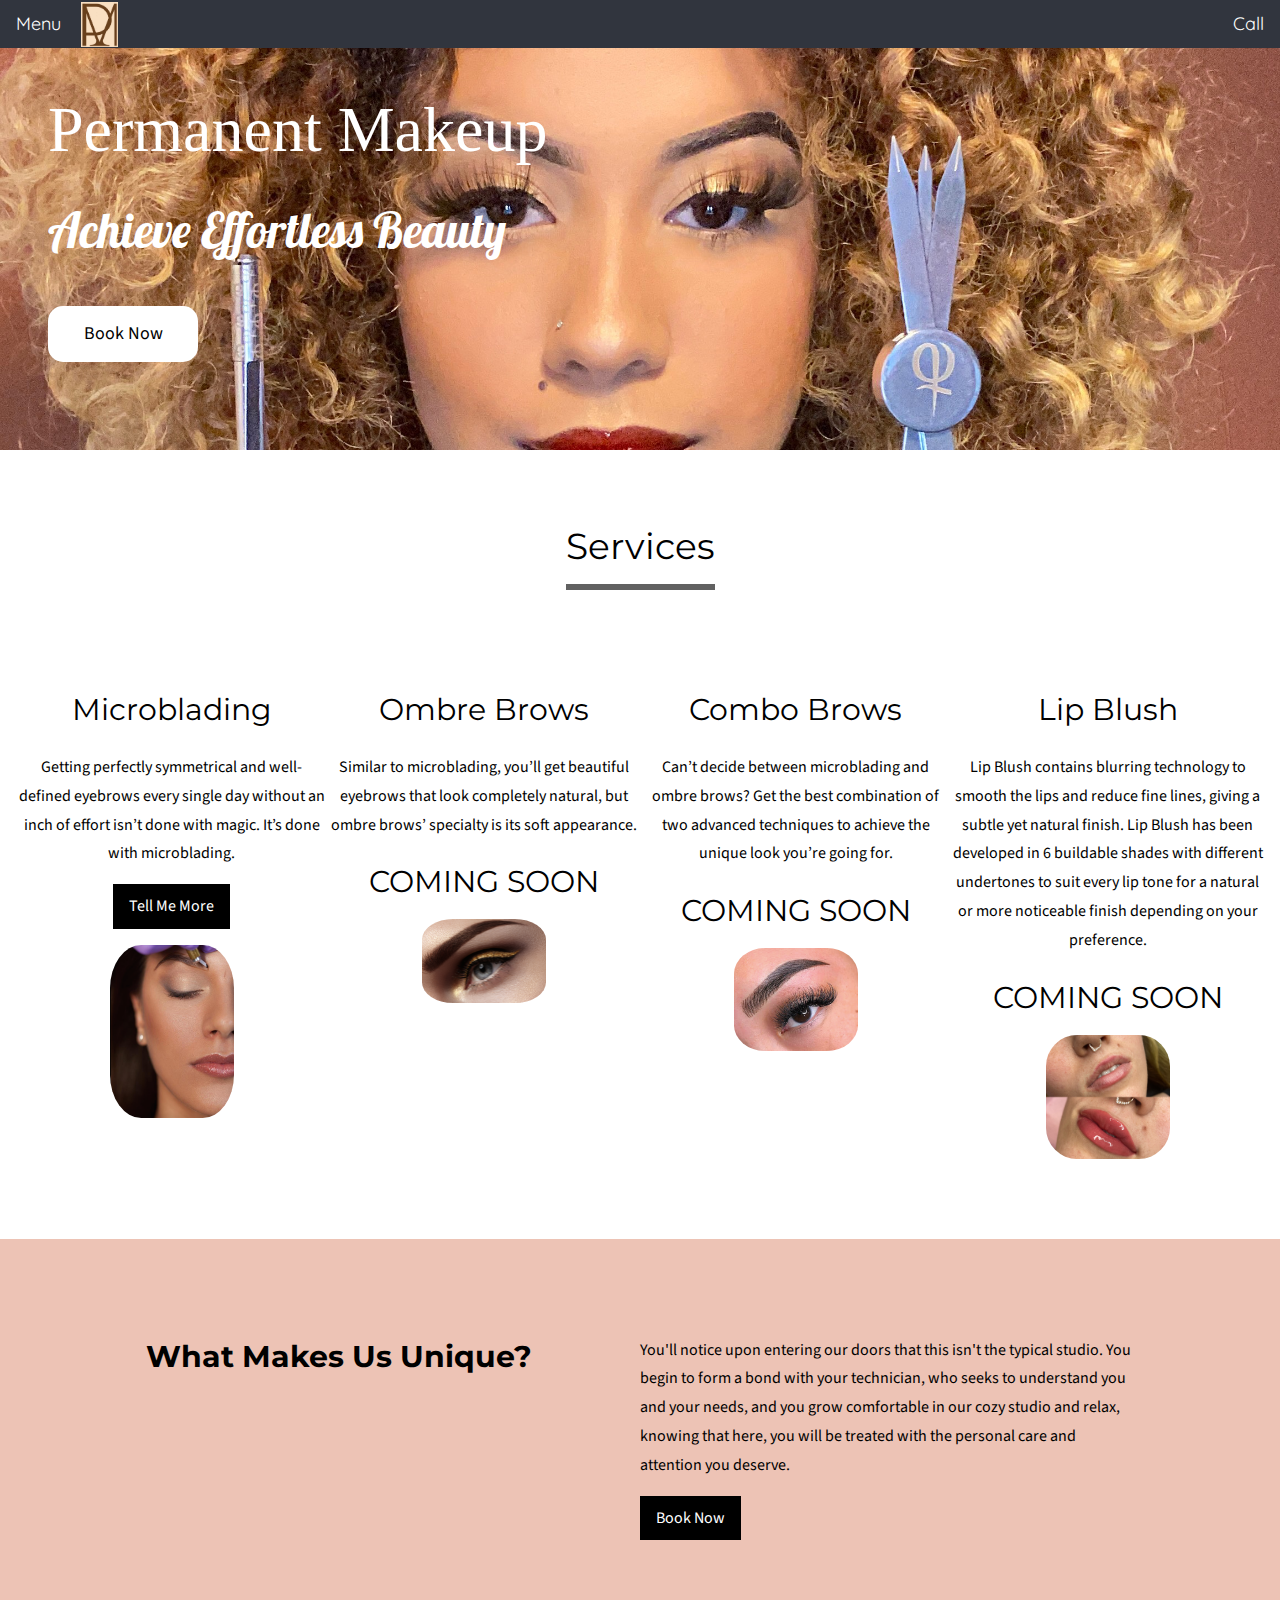
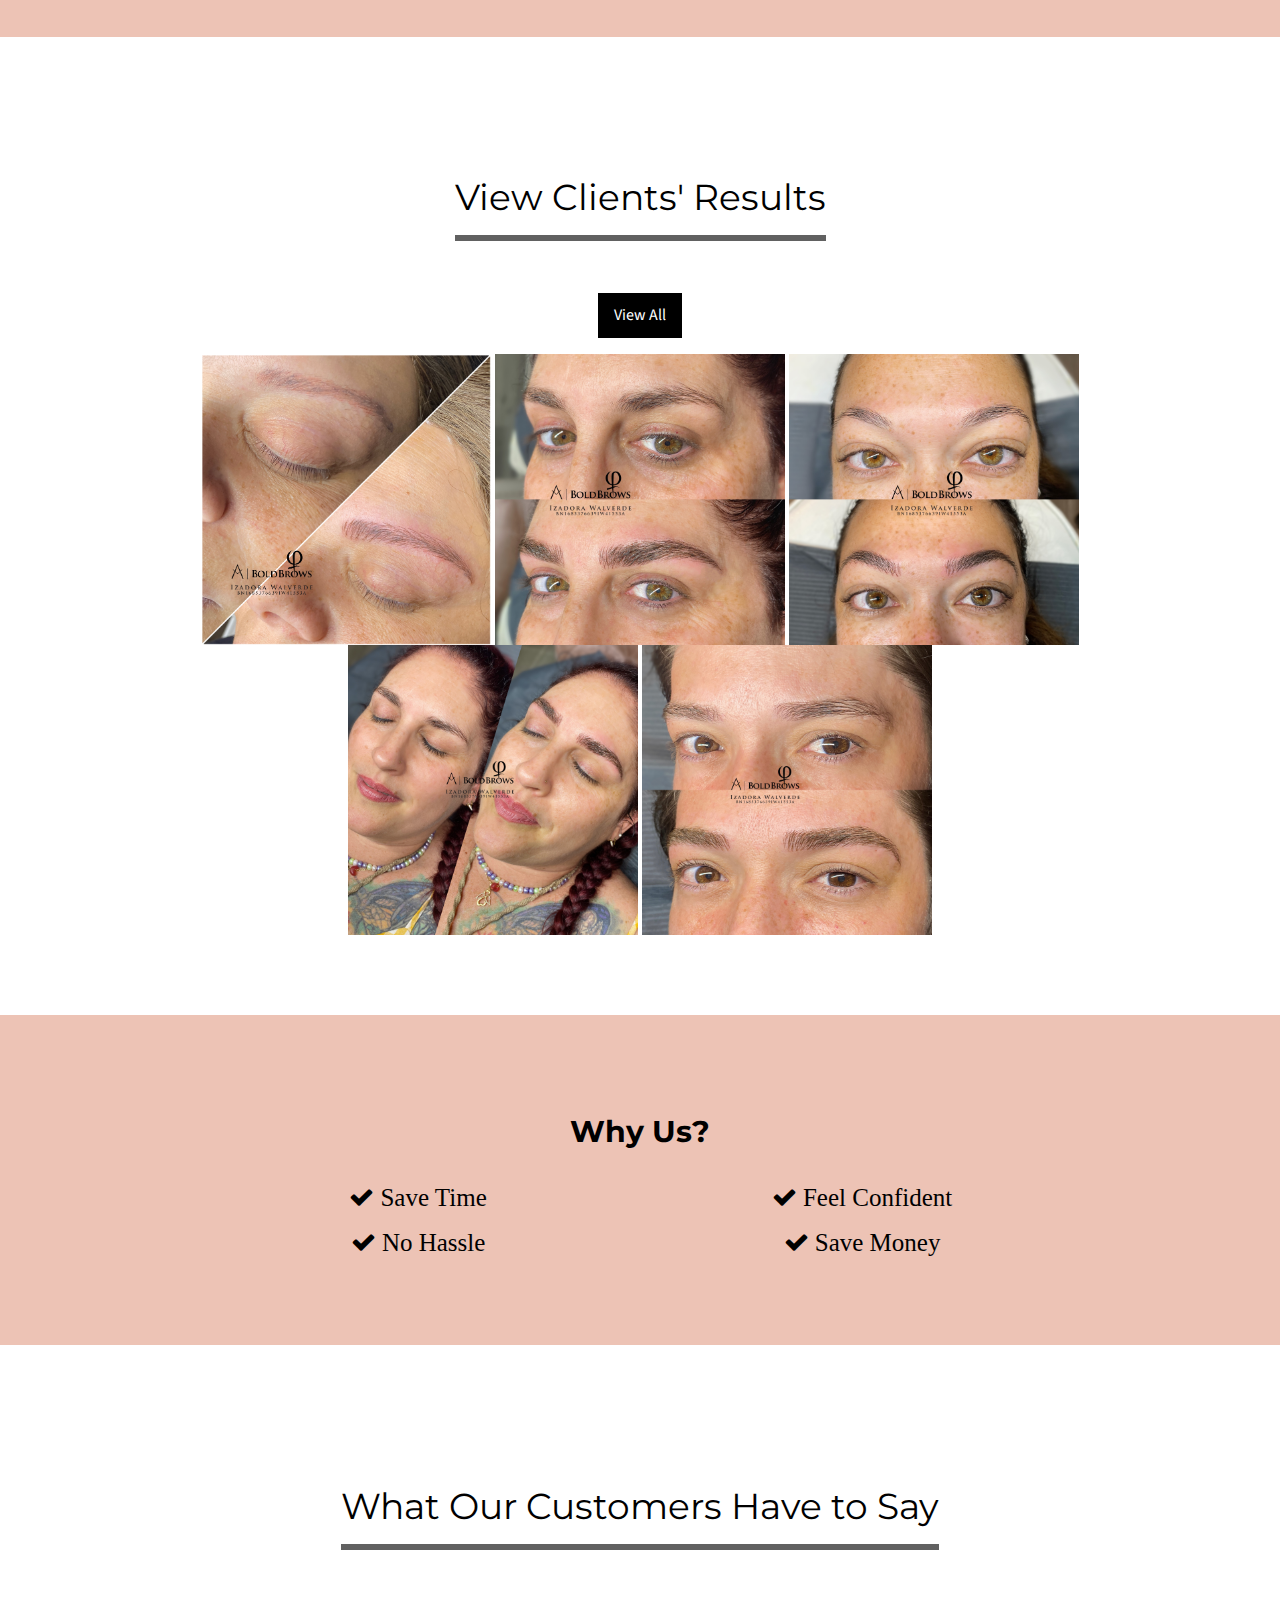
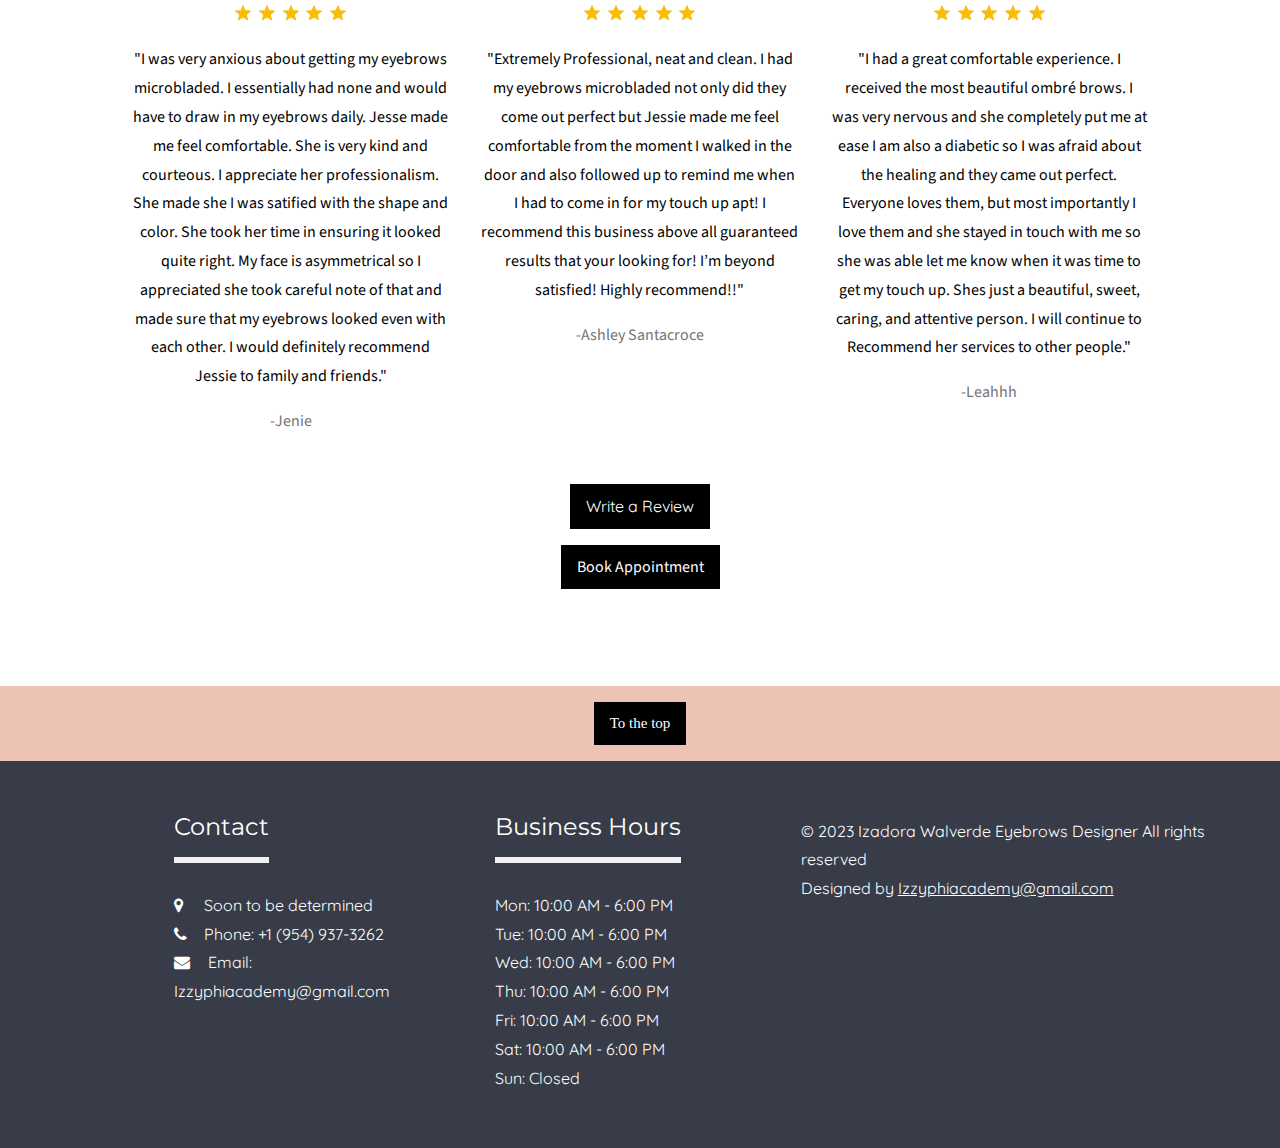
==== commit 48edde7e: "Merge branch 'main' of https://github.com/Tharisuudev/site_izadora-main" ====
--- a/index.html
+++ b/index.html
@@ -5,7 +5,7 @@
 <meta name="keywords"
 	content="microblading, microblading price, ombre brows, ombre brows price, permanent makeup, permanent makeup price, permanent eyeliner, permanent eyeliner price, eyeliner tattoo">
 <link rel="stylesheet" href="styles.css">
-<link rel="icon" type="image/png" href="icon.png">
+<link rel="icon" type="image/png" href="photos/icon.png">
 
 <link href="https://fonts.googleapis.com/css2?family=Cinzel&display=swap" rel="stylesheet">
 <link href="https://fonts.googleapis.com/css2?family=Quicksand&display=swap" rel="stylesheet">
@@ -40,6 +40,17 @@
 		font-family: 'Source Sans Pro', sans-serif;
 		font-size: 16px;
 	}
+	a.bookNow {
+		width: 150PX;
+		transition: 0.5s;
+		border-radius: 15px;
+	}
+
+	a.bookNow:hover {
+		
+		transform: scale(1.1);
+		transition: 0.5s;
+	}
 
 	a:link,
 	a:visited,
@@ -49,10 +60,20 @@
 	}
 
 	.headerimg {
-		background-image: url(izadora.jpeg);
-		background-position: 0 -550px;
+		background-image: url(photos/izadora2.jpg);
+		background-position: 0 -0px;
 		background-size: cover;
 		min-height: 50%;
+	}
+
+	@media screen and (max-width: 768px) {
+		.headerimg {
+			background-image: url(photos/izadora.jpeg);
+			background-position: 0 -0px;
+			background-size: cover;
+			min-height: 50%;
+		}
+
 	}
 
 	.parallax_bg {
@@ -334,21 +355,17 @@
 			style="padding:0 12px;">Close</a>
 		<div class="bar-block center">
 			<a href="/" class="bar-item button text-grey hover-white" onclick="closeNav()">Home</a>
-			<a href="book" class="bar-item button text-grey hover-white" onclick="closeNav()">Book</a>
-			<a href="gallery" class="bar-item button text-grey hover-white" onclick="closeNav()">Pictures</a>
-			<a href="safety" class="bar-item button text-grey hover-white" onclick="closeNav()">Safety</a>
-			<a href="contact" class="bar-item button text-grey hover-white" onclick="closeNav()">Contact</a>
-			<a href="chinese" class="bar-item button text-grey hover-white" onclick="closeNav()">中文</a>
+			<a href="gallery.html" class="bar-item button text-grey hover-white" onclick="closeNav()">Pictures</a>
+			<a href="safety.html" class="bar-item button text-grey hover-white" onclick="closeNav()">Safety</a>
 
 
 			<!--      <h3 class="center button white text-grey hover-white hover-text-black quicksand">Services <i class="fa fa-angle-down"></i></h3>-->
 			<div class="center bar-block card-2 text-grey white large">
-				<a href="microblading" class="bar-item button hover-white hover-text-black">Microblading</a>
-				<a href="ombre-brows" class="bar-item button hover-white hover-text-black">Ombre Brows</a>
-				<a href="combo-brows" class="bar-item button hover-white hover-text-black">Combo Brows</a>
-				<a href="eyeliner" class="bar-item button hover-white hover-text-black">Eyeliner</a>
-				<span class="bar-item button hover-white hover-text-black">Lip Liner</span>
-				<a href="prices" class="bar-item button hover-white hover-text-black">Prices</a>
+				<a href="microblading.html" class="bar-item button hover-white hover-text-black">Microblading</a>
+				<a href="ombre-brows.html" class="bar-item button hover-white hover-text-black">Ombre Brows</a>
+				<a href="combo-brows.html" class="bar-item button hover-white hover-text-black">Combo Brows</a>
+				<a href="eyeliner.html" class="bar-item button hover-white hover-text-black">Eyeliner</a>
+				<a href="prices.html" class="bar-item button hover-white hover-text-black">Prices</a>
 			</div>
 		</div>
 	</nav>
@@ -356,12 +373,12 @@
 
 
 	<div class="top topnav quicksand">
-
-		<a href="/"><img src="logo.jpeg" style="height:45px"></a>
+		<span class="button text-white hover-text-white large hover-none" onclick="openNav()">Menu</span>
+		<a href="/"><img src="photos/icon.png" style="height:45px"></a>
 
 
 		<span class="button text-white hover-text-white large hover-none right" style="width:auto;left:0;"><a
-				href="tel:+1 (954) 937-3262">Call</a></span>
+			href="javascript:void(0);" onclick="openWhatsApp()" target="_blank">Call</a></span>
 	</div>
 
 
@@ -390,7 +407,7 @@
 			<span class="lobster xxlarge hide-large hide-medium">Achieve Effortless Beauty</span>
 			<!-- <span class="large">Permanent Makeup Clinic in Flushing, NY</span> -->
 			<p><a href="javascript:void(0);" onclick="openWhatsApp()" target="_blank"
-					class="button white padding-large large margin-top ">Book Now</a></p>
+					class="button white padding-large large margin-top bookNow">Book Now</a></p>
 		</div>
 	</header>
 
@@ -406,7 +423,8 @@
 				<h2>Microblading</h2>
 				<p>Getting perfectly symmetrical and well-defined eyebrows every single day without an inch of effort
 					isn’t done with magic. It’s done with microblading.
-				<p><a href="javascript:void(0);" onclick="openWhatsApp()" target="_blank" class="button black">Tell Me More</a></p>
+				<p><a href="javascript:void(0);" onclick="openWhatsApp()" target="_blank" class="button black">Tell Me
+						More</a></p>
 				<img src="photos/M2.png" class="bgimg simg">
 			</div>
 
@@ -436,7 +454,7 @@
 					for a natural or more noticeable finish depending on your preference. 
 				<h2>COMING SOON</h2>
 					<!-- <p><a href="eyeliner" class="button black">Tell Me More</a></p> -->
-					<img src="lipblush.jfif" class="bgimg simg">
+					<img src="photos/lipblush.jfif" class="bgimg simg">
 			</div>
 		</div>
 
@@ -530,15 +548,11 @@
 		<p class="center"><a href="https://www.instagram.com/pmubyizzy/" target="_blank" class="button black">View
 				All</a></p>
 		<div class="container center">
-			<img style="width:30%" src="eyebrow1.jpeg">
-			<img style="width:30%" src="eyebrow2.jpeg">
-			<img style="width:30%" src="eyebrow3.jpeg">
-			<img style="width:30%" src="eyebrow4.jpeg">
-			<img style="width:30%" src="eyebrow5.jpeg">
-			<img style="width:30%" src="eyebrow7.jpeg">
-			<img style="width:30%" src="eyebrow8.jpeg">
-			<img style="width:30%" src="eyebrow9.jpeg">
-			<img style="width:30%" src="eyebrow10.jpeg">
+			<img style="width:30%" src="/photos/eyebrow1.jpeg">
+			<img style="width:30%" src="/photos/eyebrow2.jpeg">
+			<img style="width:30%" src="/photos/eyebrow3.jpeg">
+			<img style="width:30%" src="/photos/eyebrow4.jpeg">
+			<img style="width:30%" src="/photos/eyebrow5.jpeg">
 		</div>
 	</div>
 
@@ -878,40 +892,6 @@
 	<footer class="container padding-32 header text-white">
 		<div class="padding-small content">
 
-
-			<!-- 
-<center>
-<div class="newsletter_box padding-large card-4" style="margin-bottom:40px; width:70%">
-	<h3 class="montserrat" id="news_heading">Exclusive Offers in your inbox</h3>
-	<h3 class="montserrat" id="news_heading2" style="display:none">Welcome Aboard!</h3>
-	<p id="news_p">Subscribe today to receive special discounts and permanent makeup stories available to only our subscribers</p>
-	<p id="news_p2" style="display:none">Thanks for subscribing and joining our community.</p>
-	<form name="newsletter" id="newsletter" enctype="text/plain" action="https://docs.google.com/forms/d/e/1FAIpQLSdr9MKgyScjXg7_GRIiysj49mZu25JK-GZ-4womJKVwXUp5sg/formResponse?" target="news_target" onsubmit="submitted=true;">
-	<input type="email" name="entry.923565566" id="entry.923565566" placeholder="Enter your email" required>
-	<input type="submit" value="Subscribe">
-	<p id="terms" class="small text-light-grey">By clicking "Subscribe", you agree to receive emails from our newsletter</p>
-	</form>
-</div>
-</center>
-
-	<iframe name="news_target" id="news_target" style="display:none;" onload="if(submitted) {}"></iframe>
-
-<script src="https://ajax.googleapis.com/ajax/libs/jquery/3.5.1/jquery.min.js"></script>
-<script type="text/javascript">var submitted=false;</script>
-<script type="text/javascript">
-$('#newsletter').on('submit', function(e) {
-  $('#newsletter *').fadeOut(100);
-  $('#news_heading').fadeOut(100);
-  document.getElementById("news_heading2").style.display = "block";
-  $('#news_p').fadeOut(1000);
-  document.getElementById("news_p2").style.display = "block";
-  $('#news_terms').fadeOut(100);
-  });
-</script>
--->
-
-
-
 			<div class="padding third">
 				<span class="xlarge bottombar border-light-grey padding-16 montserrat">Contact</span>
 				<br><br>
@@ -919,7 +899,7 @@
 					<i class="fa fa-phone" style="width:30px"></i>Phone: <a href="tel:			347-768-6999">+1 (954)
 						937-3262</a><br>
 					<i class="fa fa-envelope" style="width:30px"> </i> Email: <a
-						href="mailto:dreamlife668@gmail.com">Izzyphiacademy@gmail.com</a></ p>
+						href="mailto:dreamlife668@gmail.com">Izzyphiacademy@gmail.com</a></p>
 			</div>
 
 
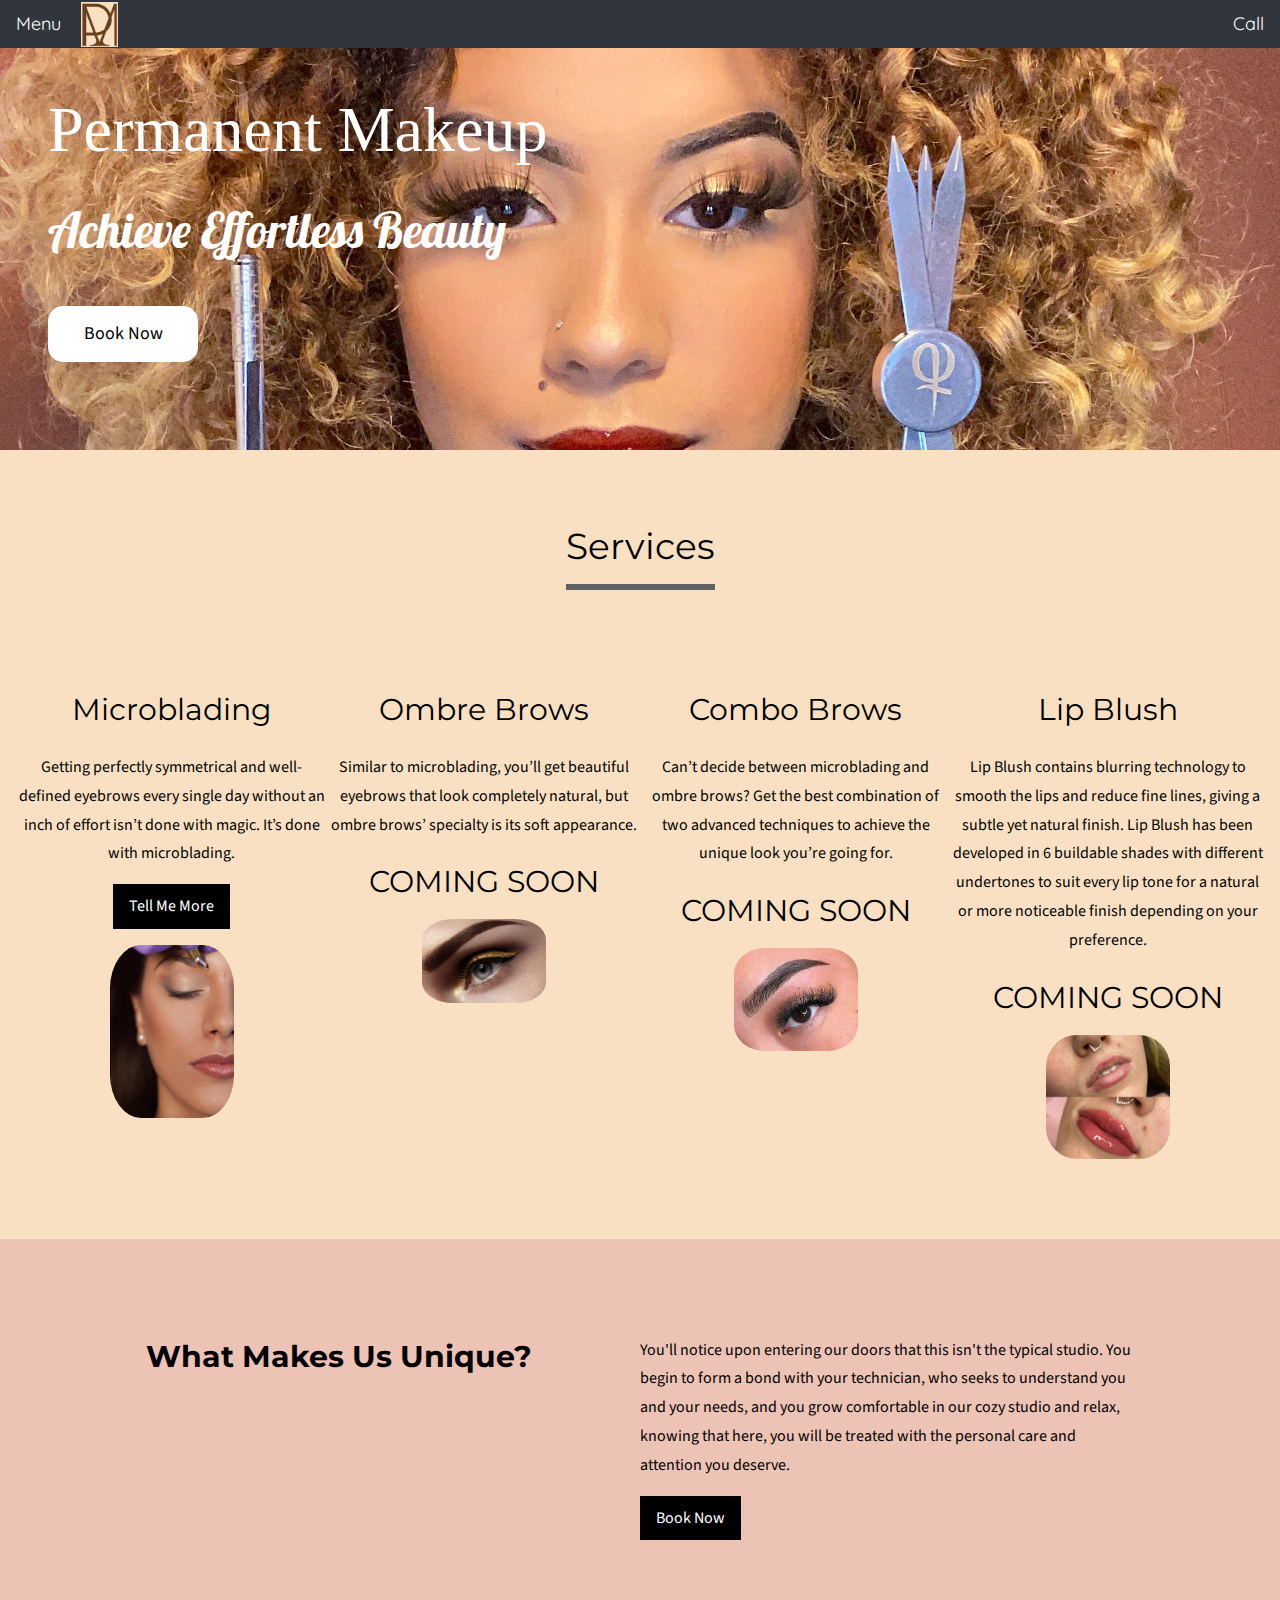
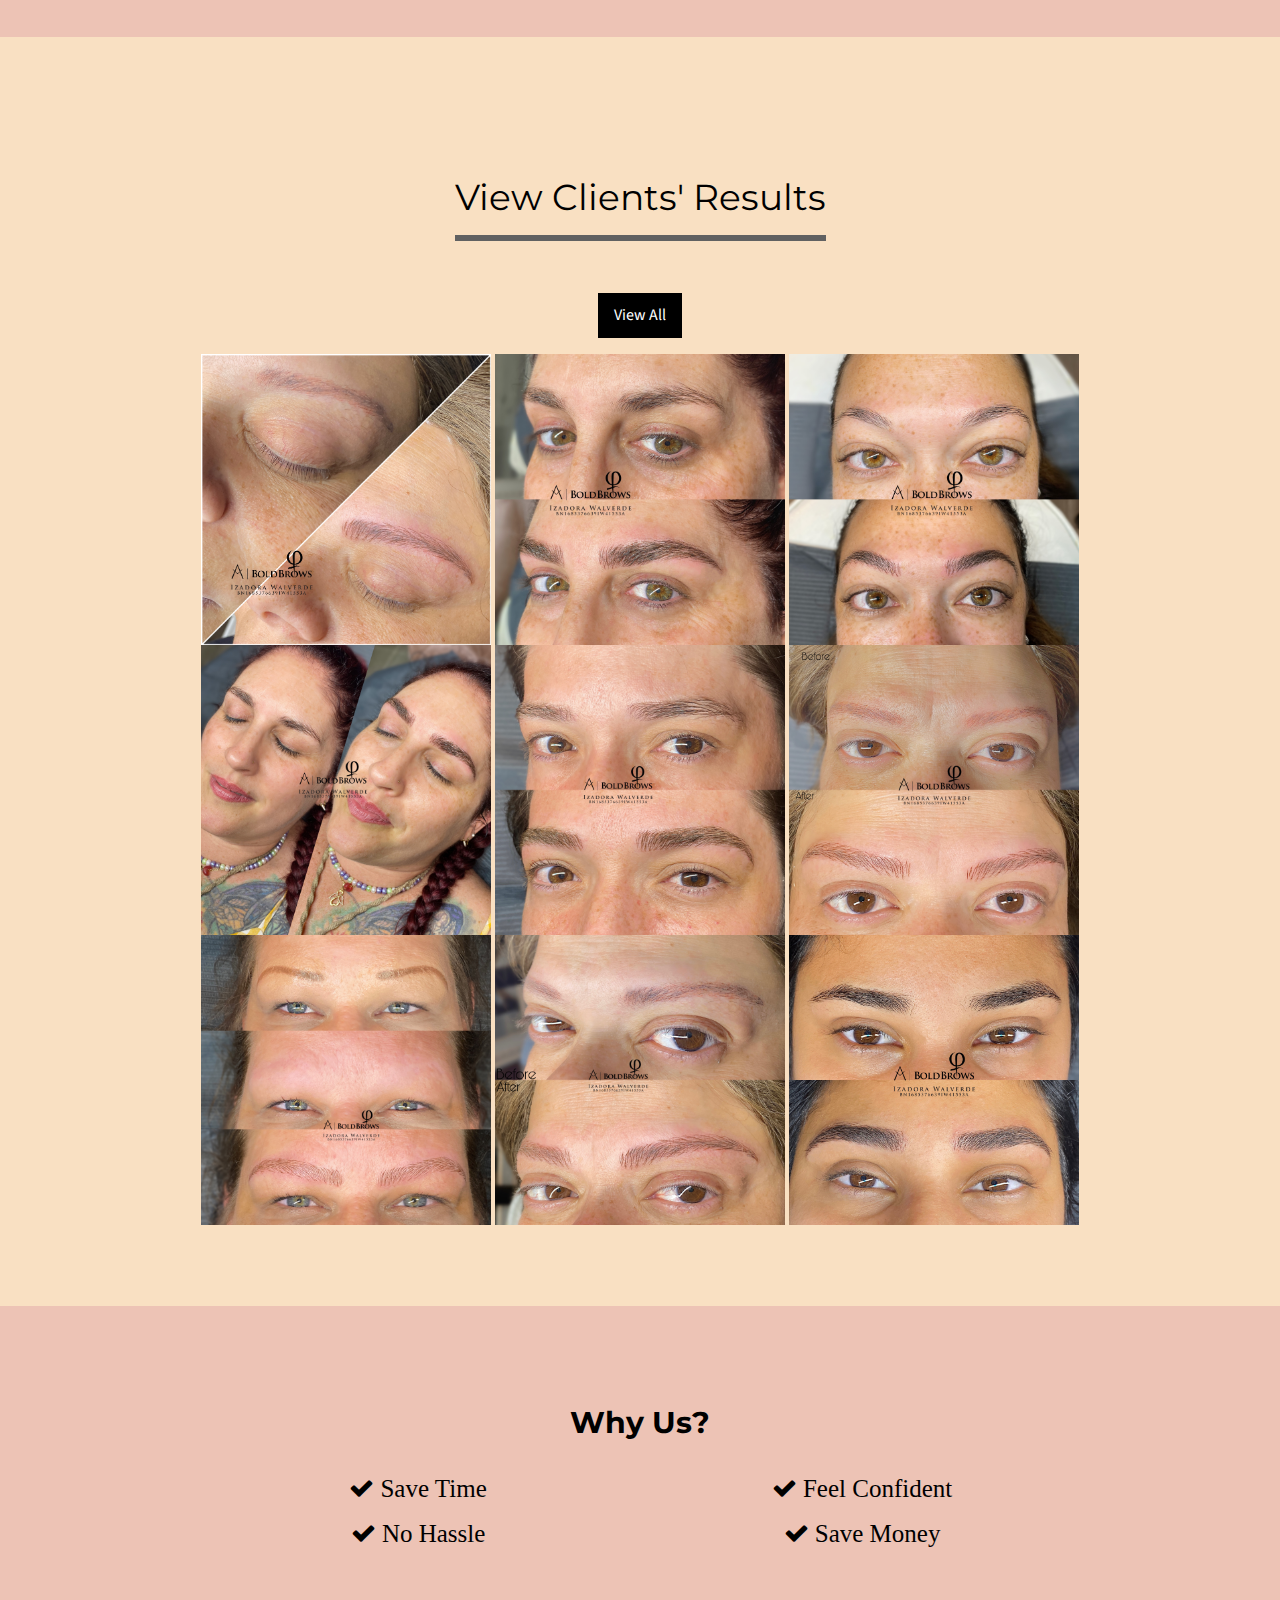
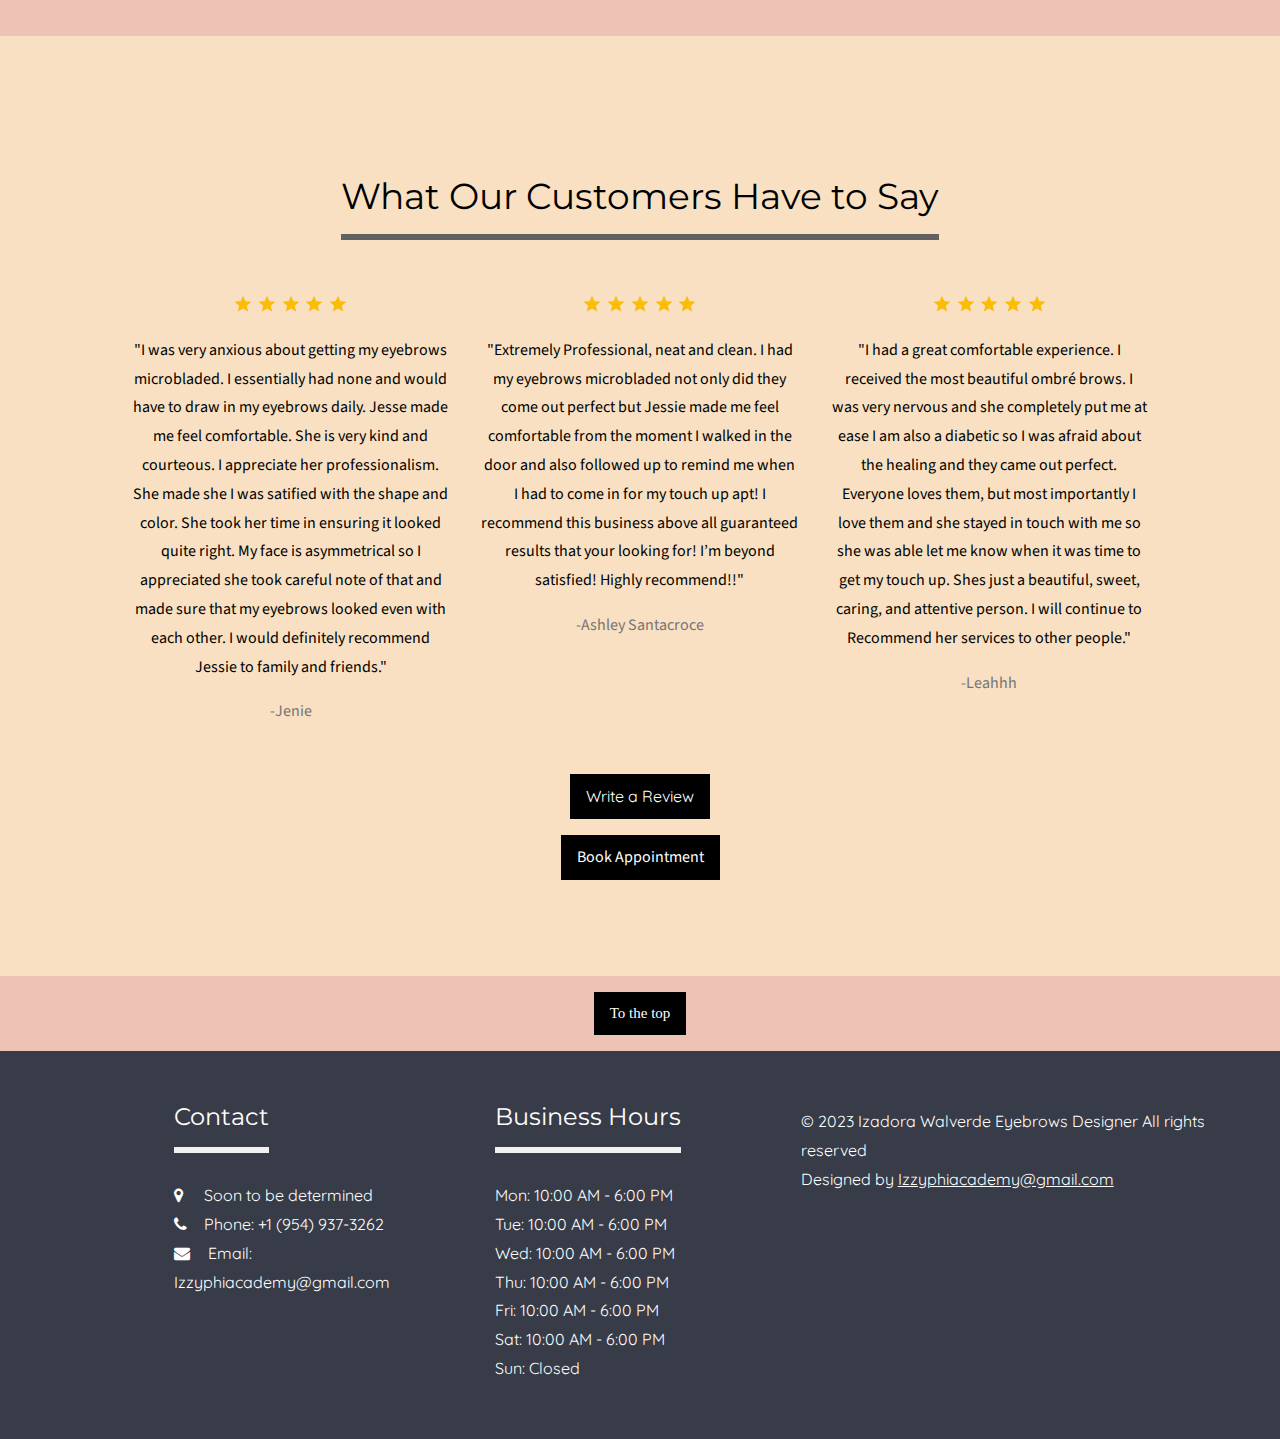
==== commit a7927b22: "Fixed Prices and etc" ====
--- a/index.html
+++ b/index.html
@@ -553,6 +553,10 @@
 			<img style="width:30%" src="/photos/eyebrow3.jpeg">
 			<img style="width:30%" src="/photos/eyebrow4.jpeg">
 			<img style="width:30%" src="/photos/eyebrow5.jpeg">
+			<img style="width:30%" src="/photos/eyebrow7.jpeg">
+			<img style="width:30%" src="/photos/eyebrow8.jpeg">
+			<img style="width:30%" src="/photos/eyebrow9.jpeg">
+			<img style="width:30%" src="/photos/eyebrow10.jpeg">
 		</div>
 	</div>
 
--- a/styles.css
+++ b/styles.css
@@ -45,6 +45,9 @@
 [hidden],
 template {
   display: none;
+}
+body {
+  background: #f9e0c2;
 }
 a {
   background-color: transparent;
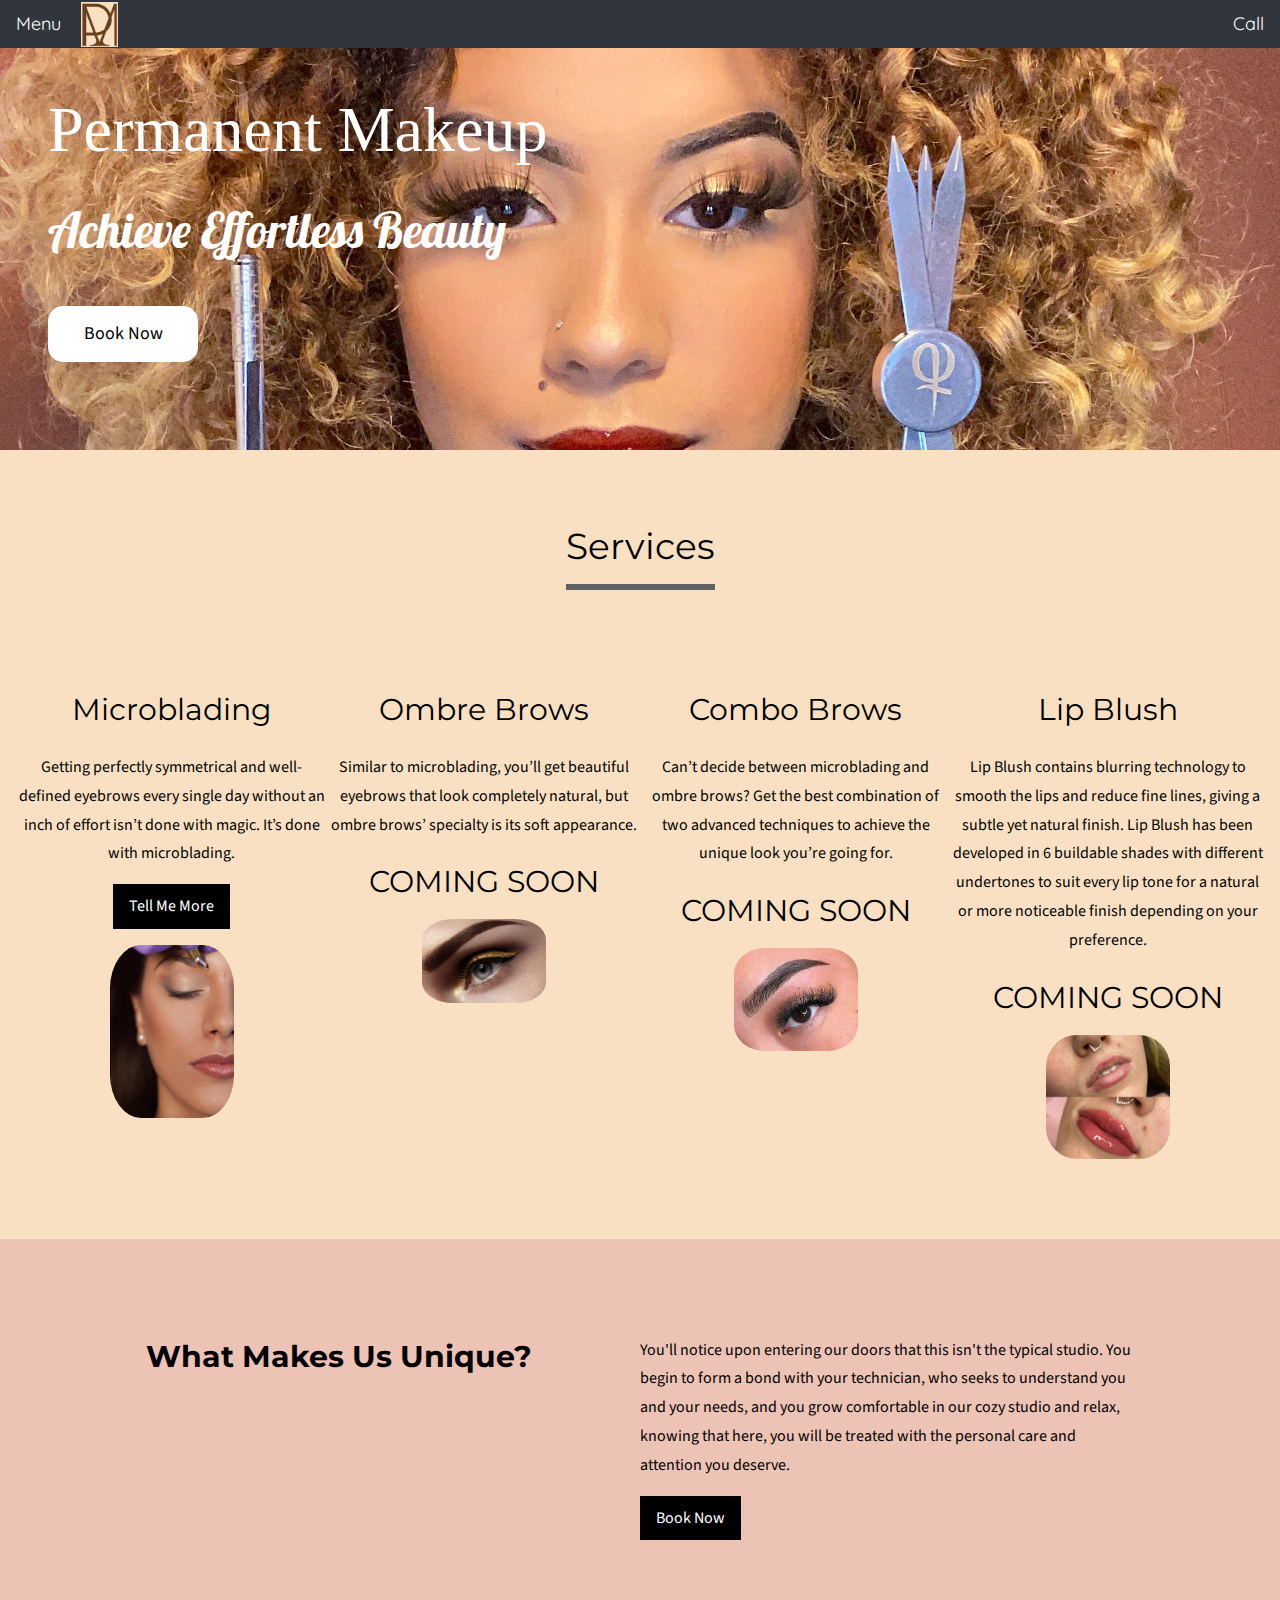
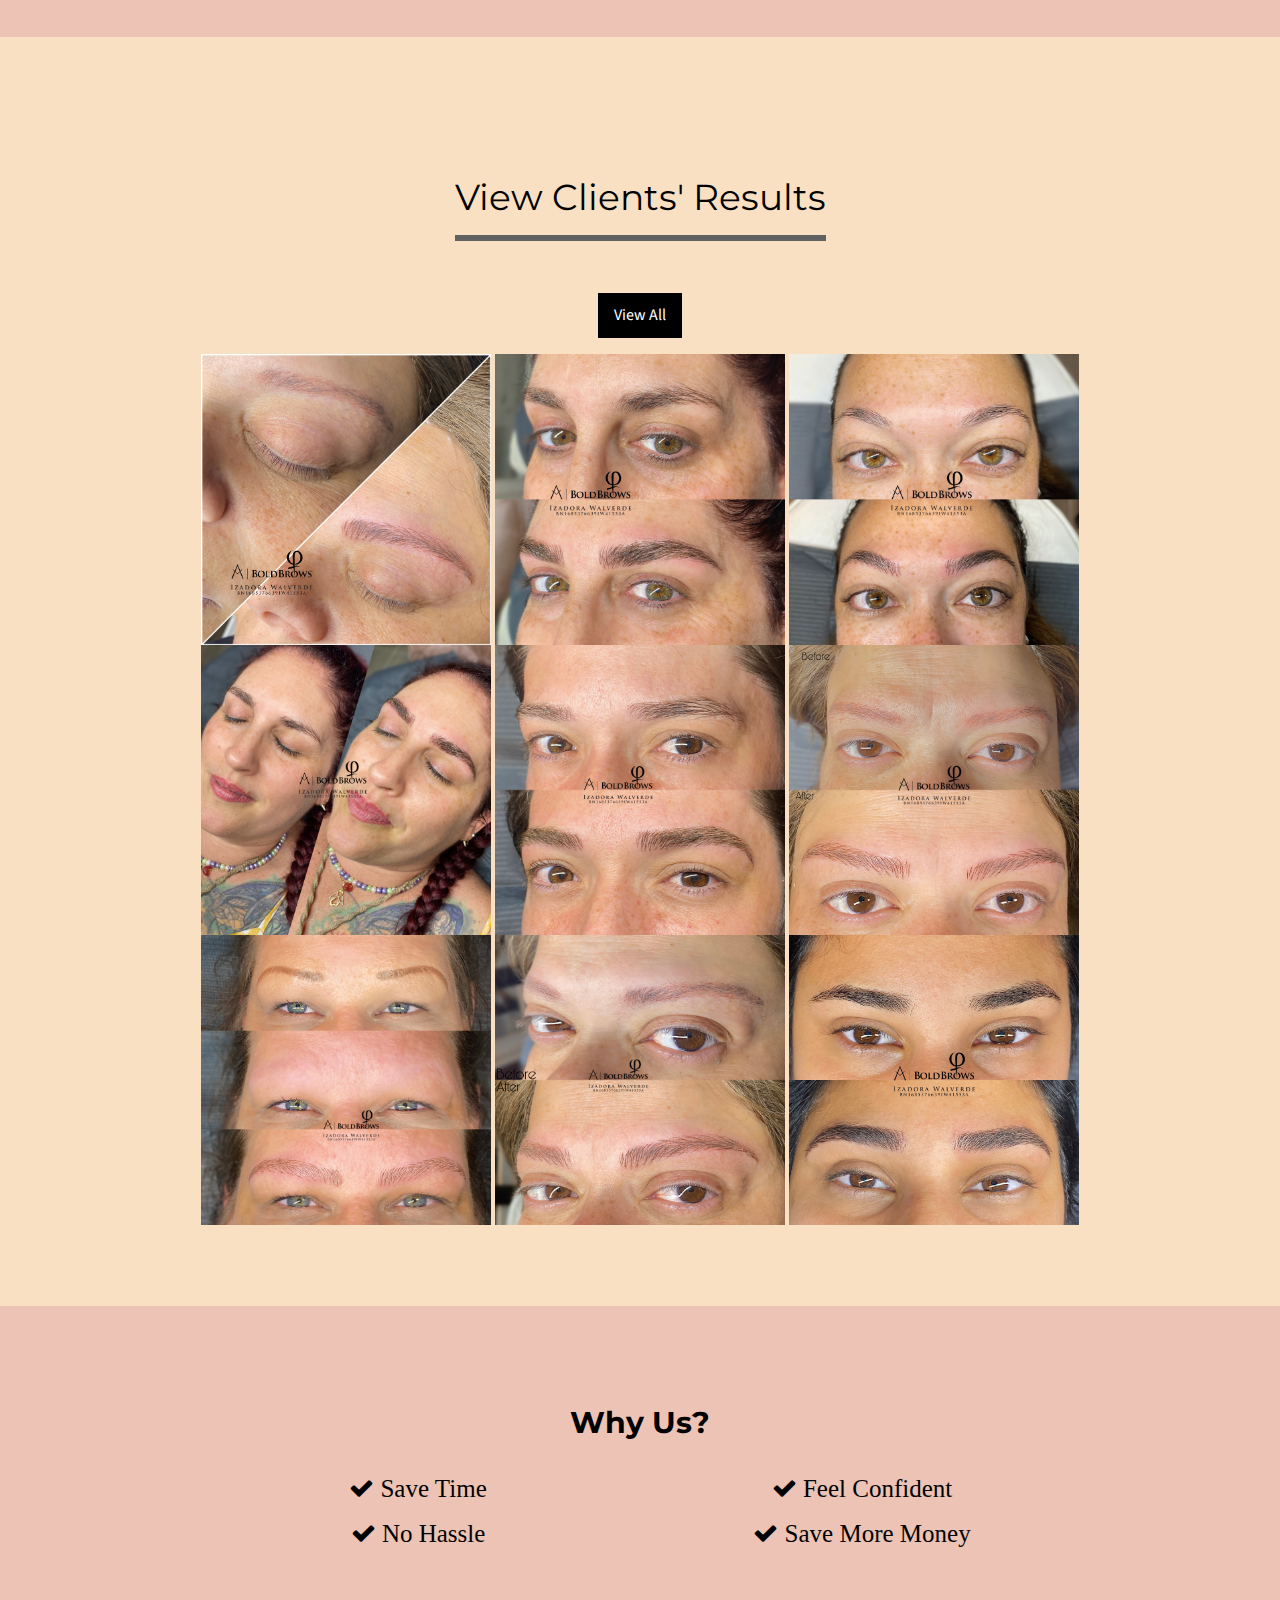
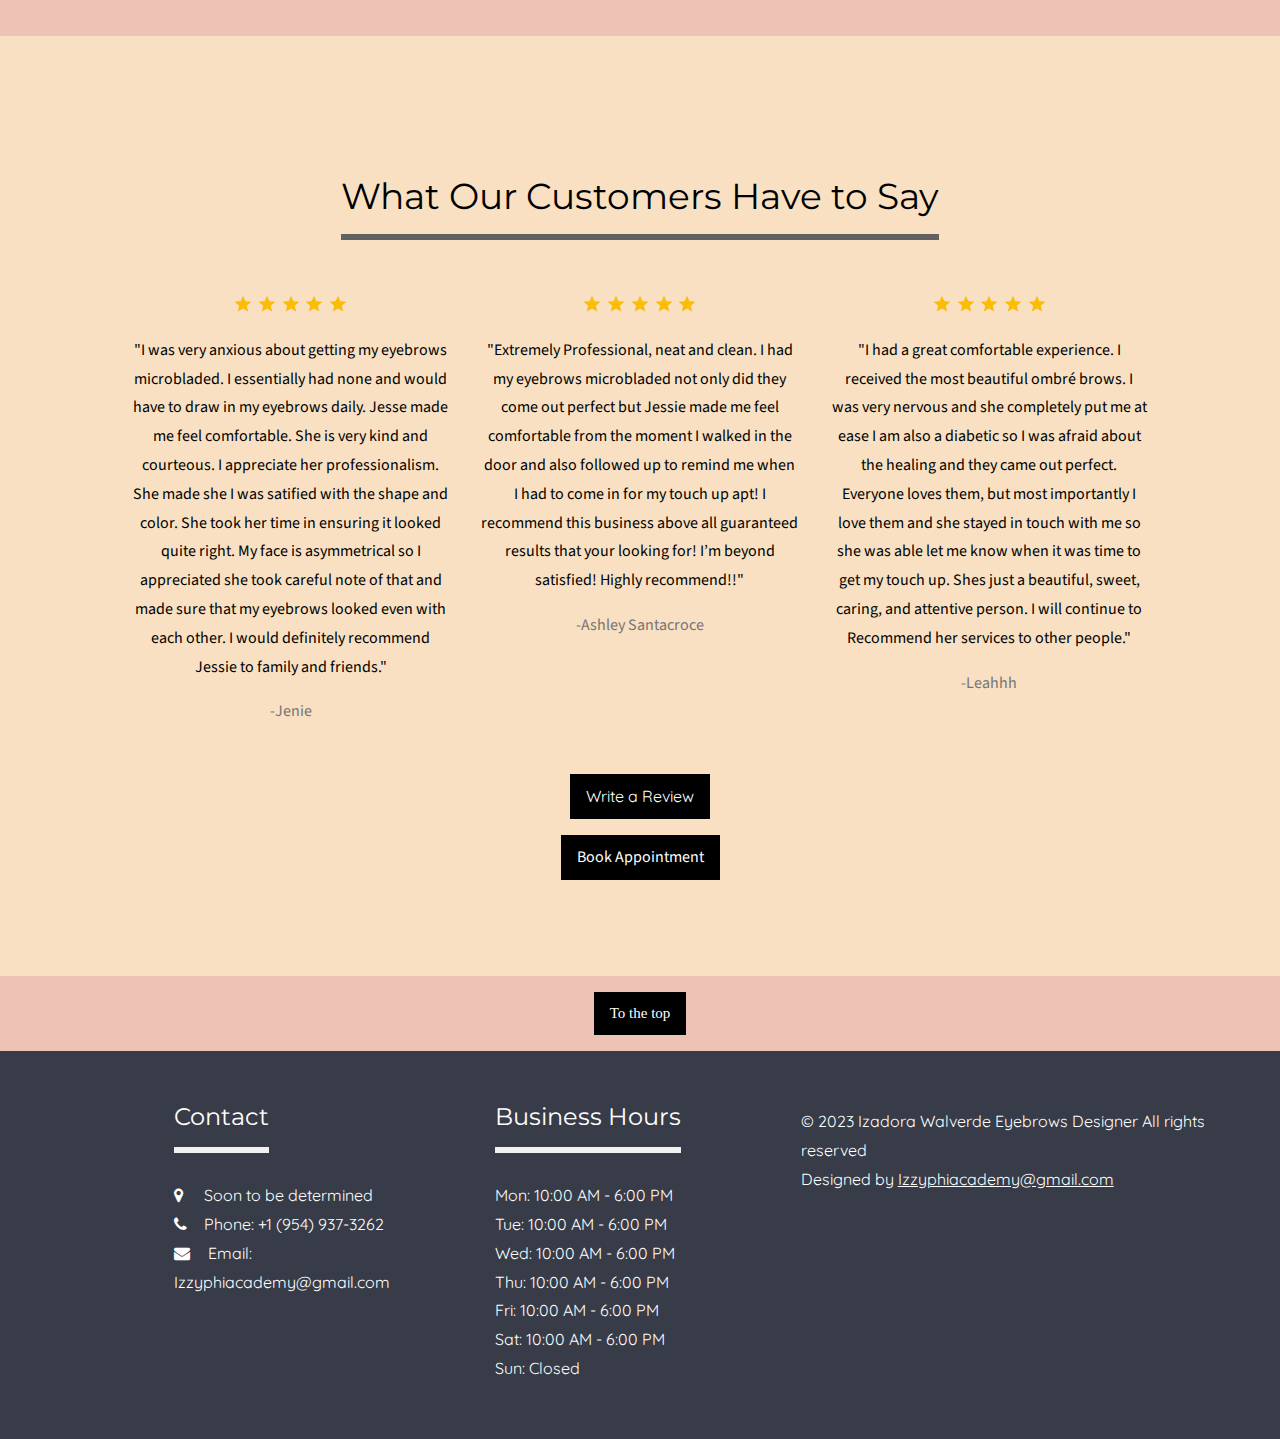
==== commit 38a60a52: "fix html" ====
--- a/index.html
+++ b/index.html
@@ -592,7 +592,7 @@
 					<i class="fa fa-check" aria-hidden="true"></i> No Hassle
 				</div>
 				<div class="half center" style="font-size: 25px;">
-					<i class="fa fa-check" aria-hidden="true"></i> Save Money
+					<i class="fa fa-check" aria-hidden="true"></i> Save More Money
 				</div>
 				</p>
 
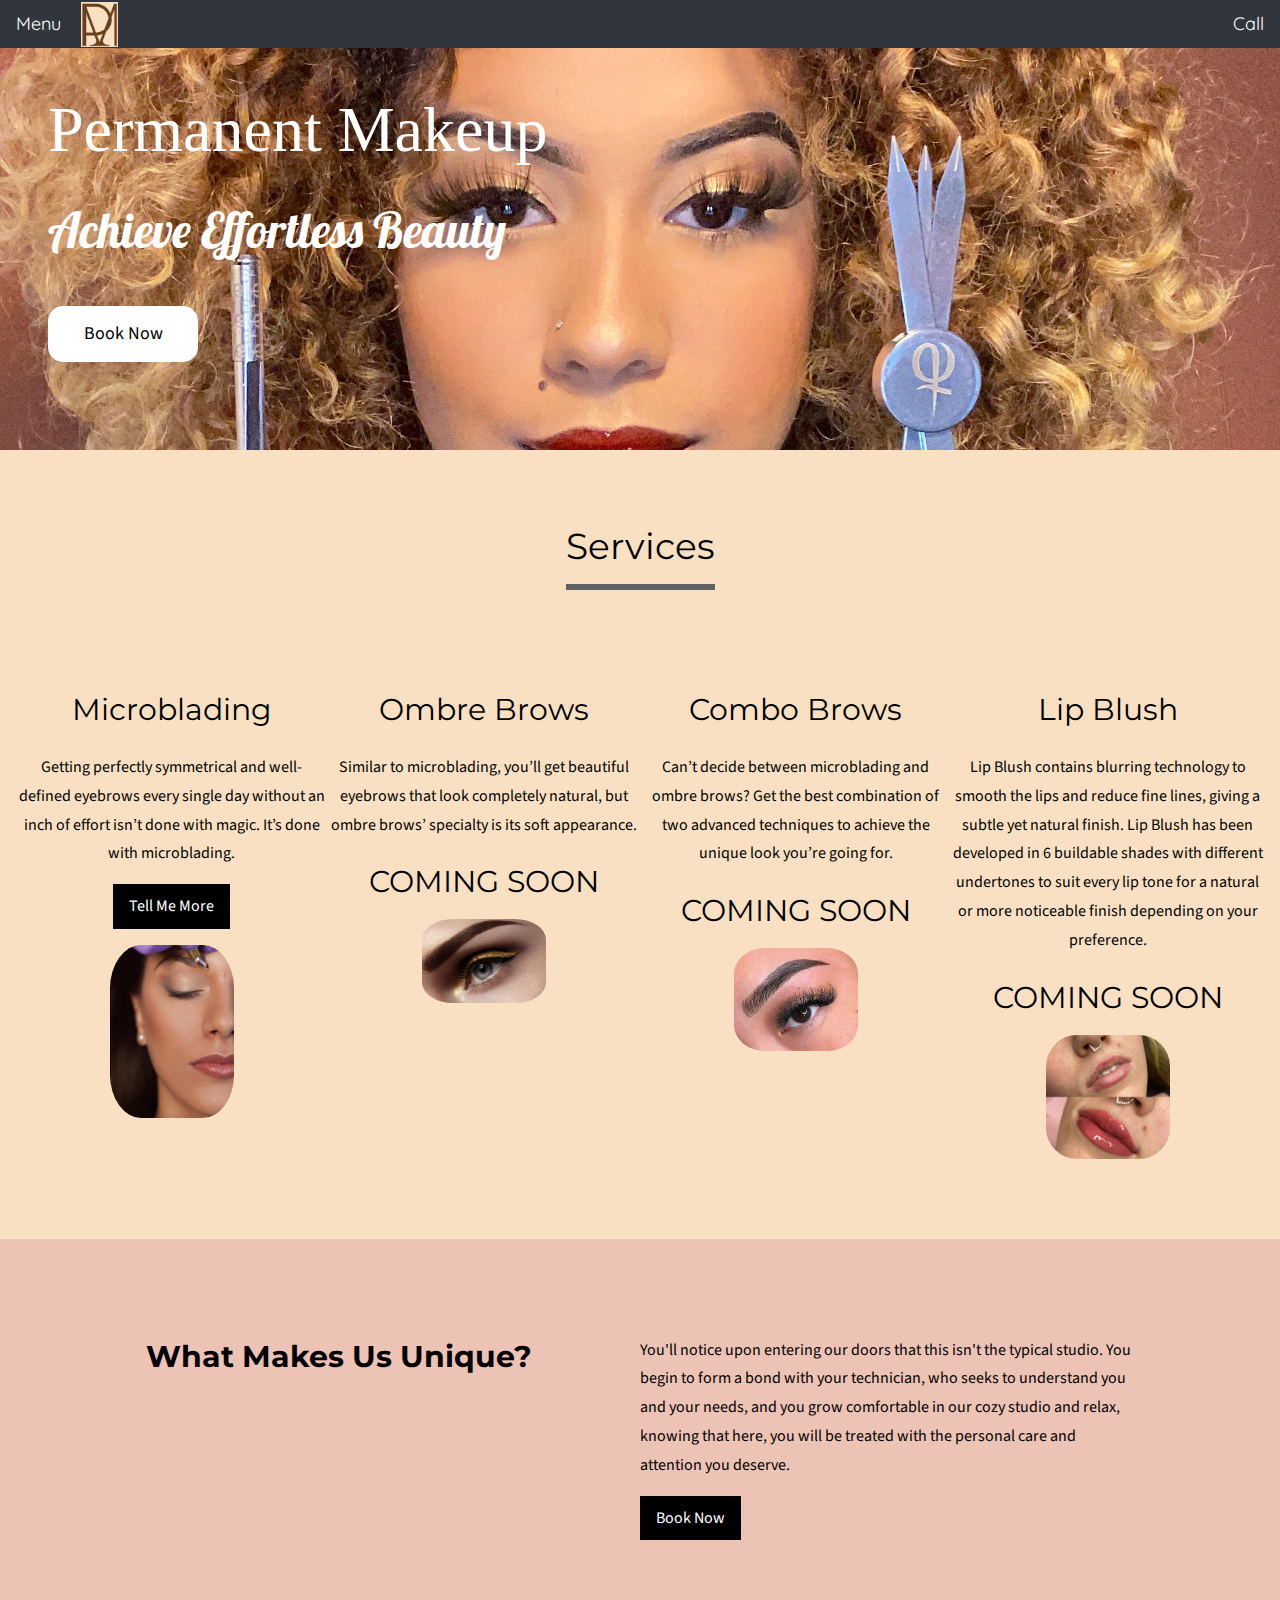
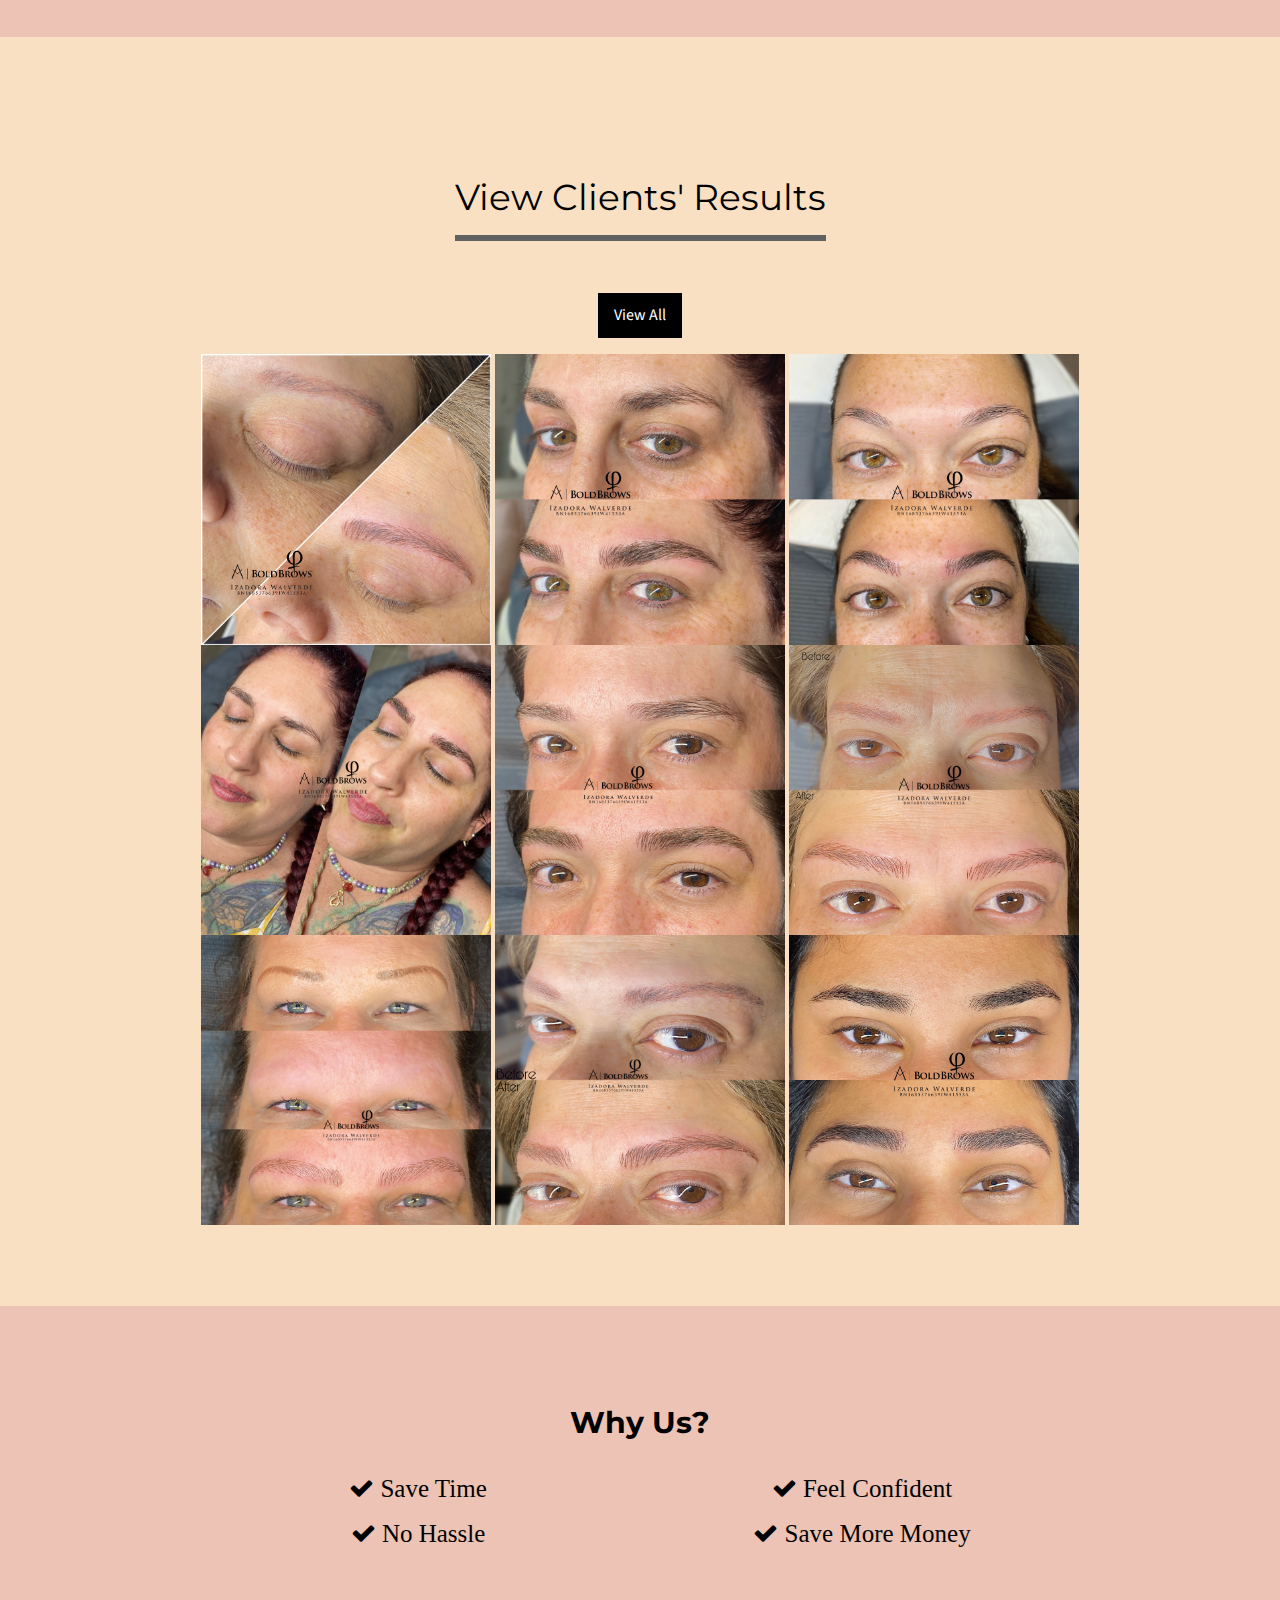
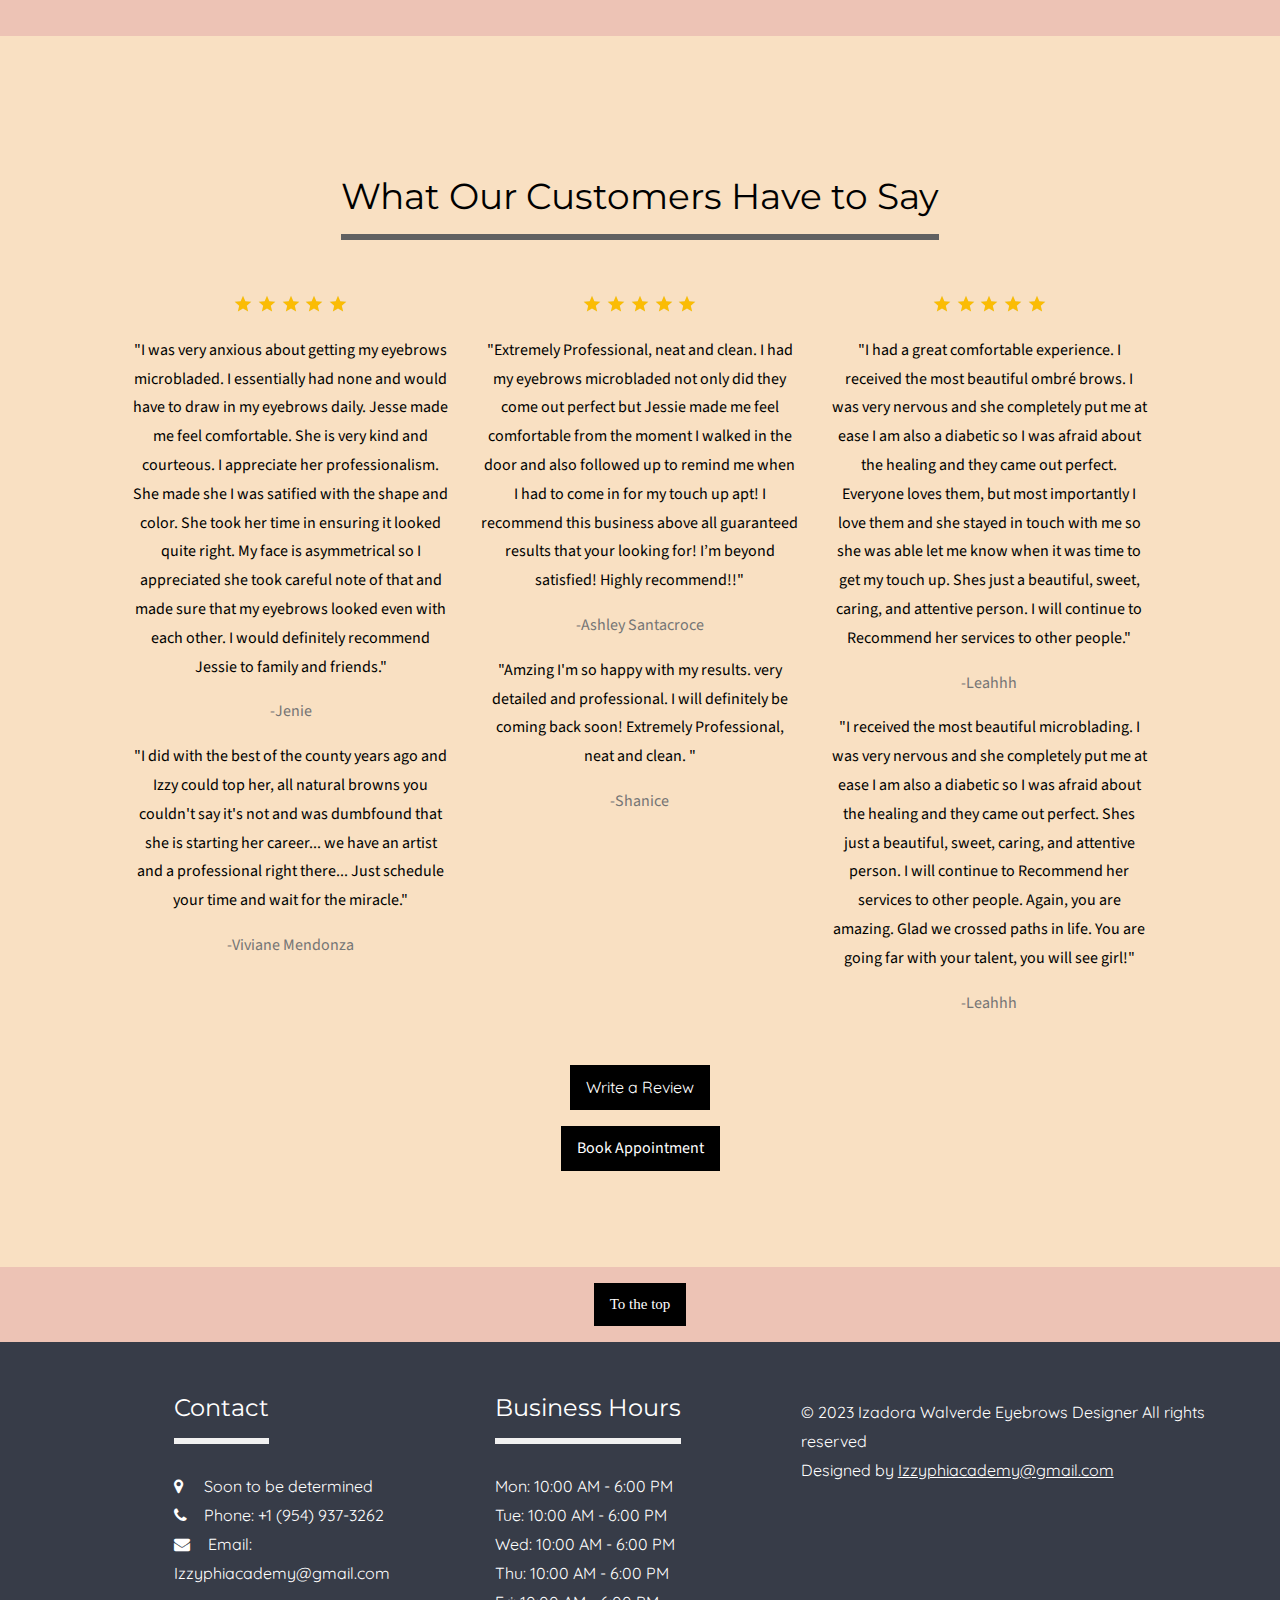
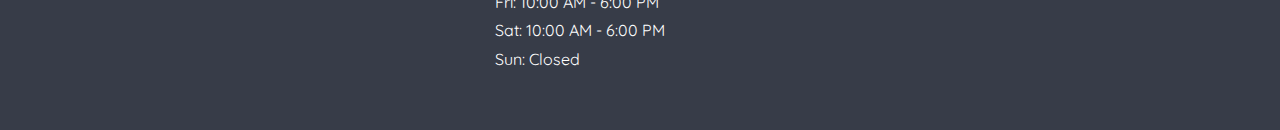
==== commit c8b6fe3c: "Fixed Index" ====
--- a/index.html
+++ b/index.html
@@ -319,9 +319,9 @@
 	<!-- ZAP -->
 	<script>
 		const number = '19549373262'; // Número de telefone do WhatsApp
-		const messageBomDia = 'Bom dia! Tenho uma dúvida, você poderia me ajudar?'; // Texto pré-pronto para a mensagem de bom dia
-		const messageBoaTarde = 'Boa tarde! Tenho uma dúvida, você poderia me ajudar?'; // Texto pré-pronto para a mensagem de boa tarde
-		const messageBoaNoite = 'Boa noite! Tenho uma dúvida, você poderia me ajudar?'; // Texto pré-pronto para a mensagem de boa noite
+		const messageBomDia = 'Bom dia! Tenho um interesse em seu trabalho, você poderia me ajudar?'; // Texto pré-pronto para a mensagem de bom dia
+		const messageBoaTarde = 'Boa tarde! Tenho interesse em seu trabalho, você poderia me ajudar?'; // Texto pré-pronto para a mensagem de boa tarde
+		const messageBoaNoite = 'Boa noite! Tenho interesse em seu trabalho, você poderia me ajudar?'; // Texto pré-pronto para a mensagem de boa noite
 		const now = new Date();
 		const currentHour = now.getHours();
 
@@ -491,7 +491,7 @@
 				<div class="half center" style="margin-top:30px">
 					<h2>Permanent Eyeliner</h2>
 					<p>Enhance your eyes and bring your eyeliner game to a whole new level. Never get them smudged
-						again, because this eyeliner is completely waterproof.</p>
+						again, because this eyeliner is completely waterproof best quality.</p>
 					<p><a href="eyeliner" class="button black">Tell Me More</a></p>
 					<img src="photos/Eyeliner.jpg" class="bgimg simg">
 				</div>
@@ -713,6 +713,11 @@
 					recommend Jessie to family and friends."</p>
 				<p class="text-grey">-Jenie</p>
 
+				<p>"I did with the best of the county years ago and Izzy could top her, all natural browns you couldn't say it's not and was dumbfound that she is starting her career...
+					we have an artist and a professional right there... Just schedule your time and wait for the miracle."</p>
+				<p class="text-grey">-Viviane Mendonza</p>
+
+
 			</div>
 
 
@@ -794,6 +799,9 @@
 					guaranteed results that your looking for! I’m beyond satisfied! Highly recommend!!"</p>
 				<p class="text-grey">-Ashley Santacroce</p>
 
+				<p>"Amzing I'm so happy with my results. very detailed and professional. I will definitely be coming back soon! Extremely Professional, neat and clean. "</p>
+				<p class="text-grey">-Shanice</p>
+
 			</div>
 
 
@@ -873,6 +881,12 @@
 					came out perfect. Everyone loves them, but most importantly I love them and she stayed in touch with
 					me so she was able let me know when it was time to get my touch up. Shes just a beautiful, sweet,
 					caring, and attentive person. I will continue to Recommend her services to other people."</p>
+				<p class="text-grey">-Leahhh</p>
+
+				<p>"I received the most beautiful microblading. I was very nervous
+					and she completely put me at ease I am also a diabetic so I was afraid about the healing and they
+					came out perfect. Shes just a beautiful, sweet,
+					caring, and attentive person. I will continue to Recommend her services to other people. Again, you are amazing. Glad we crossed paths in life. You are going far with your talent, you will see girl!"</p>
 				<p class="text-grey">-Leahhh</p>
 
 			</div>
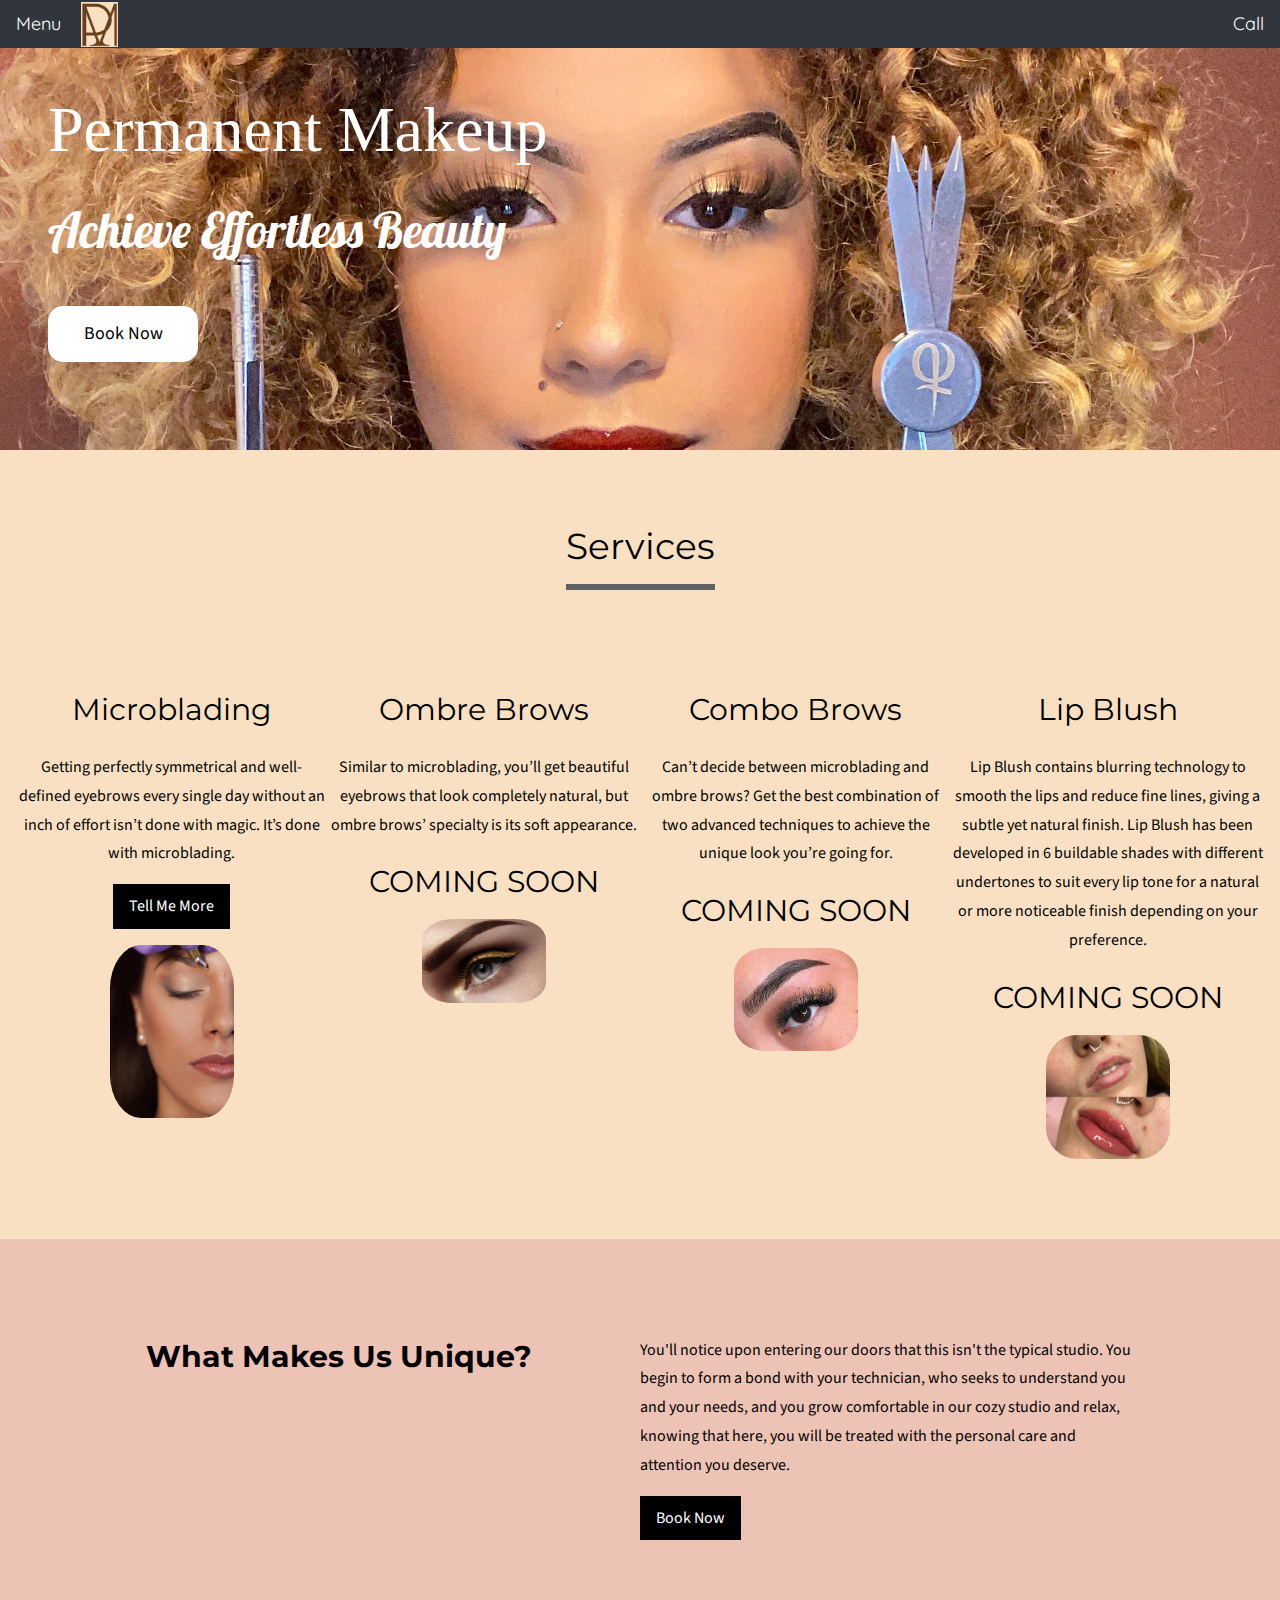
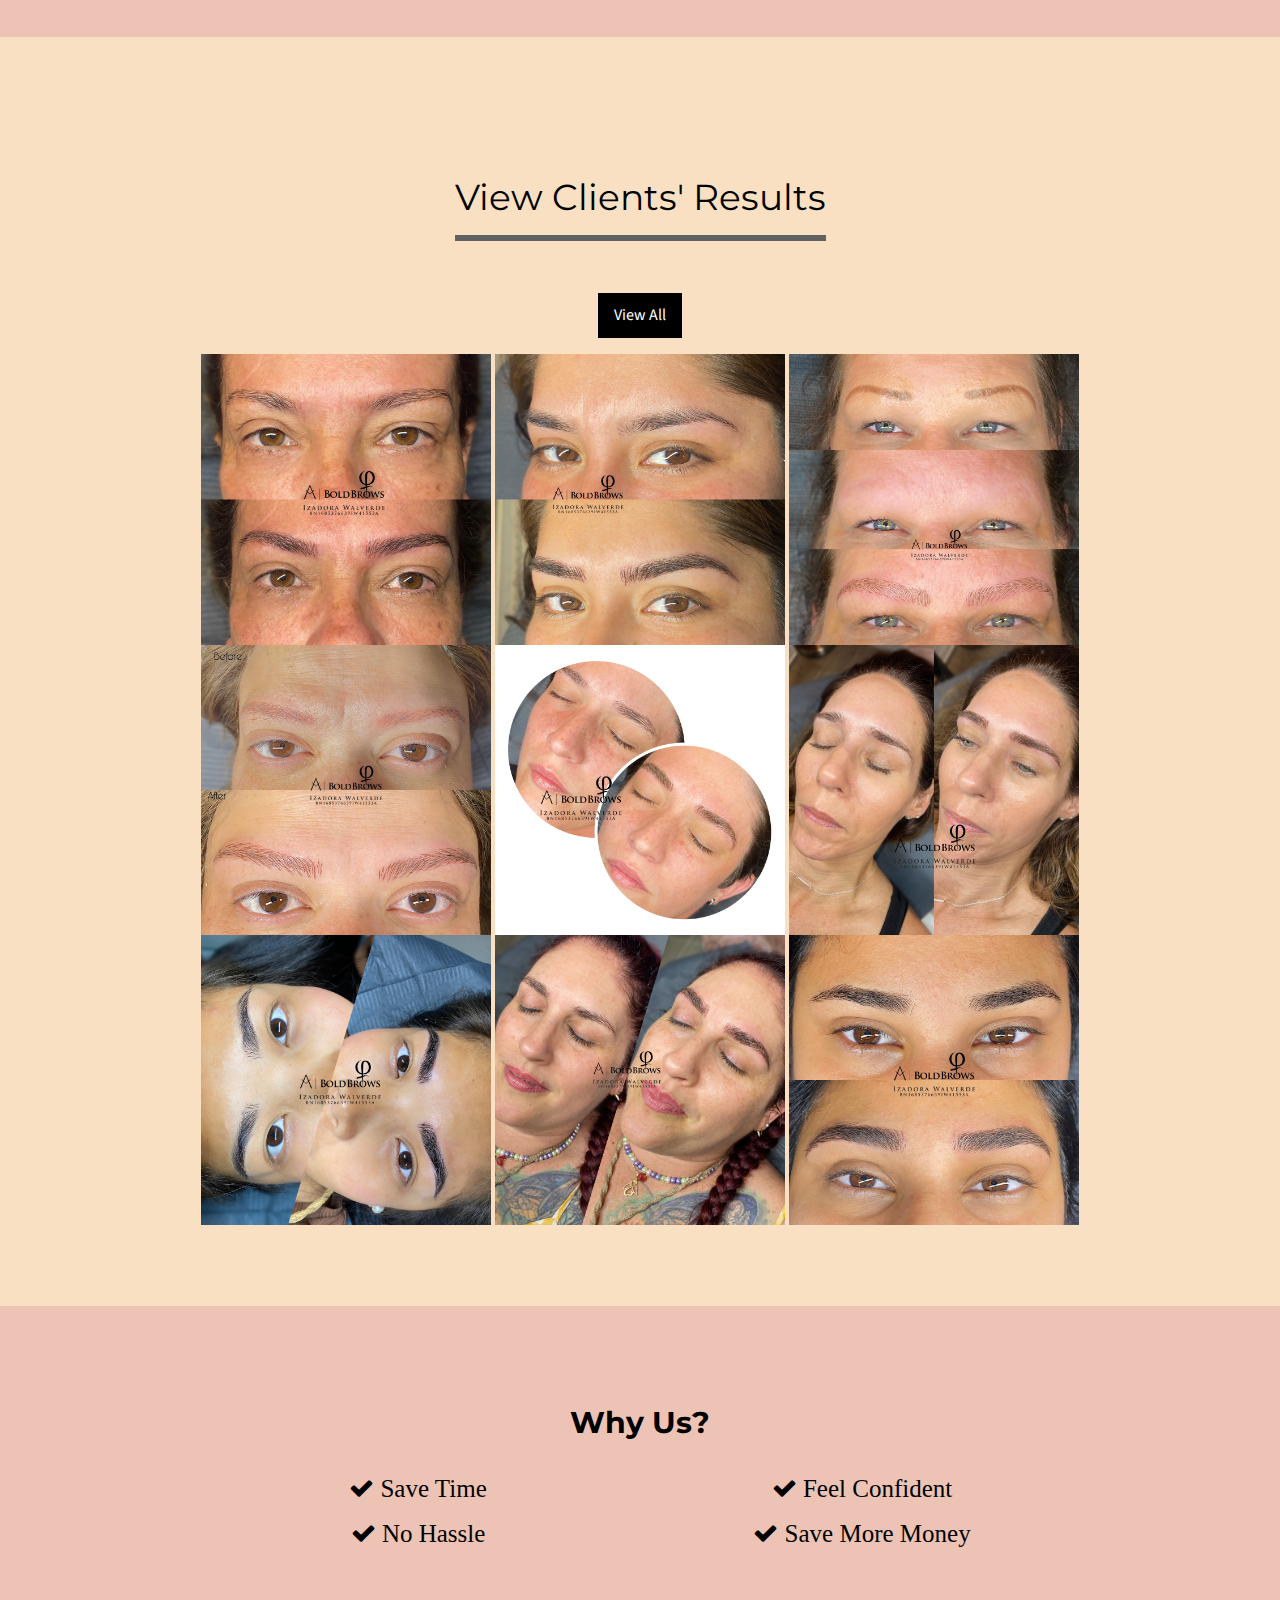
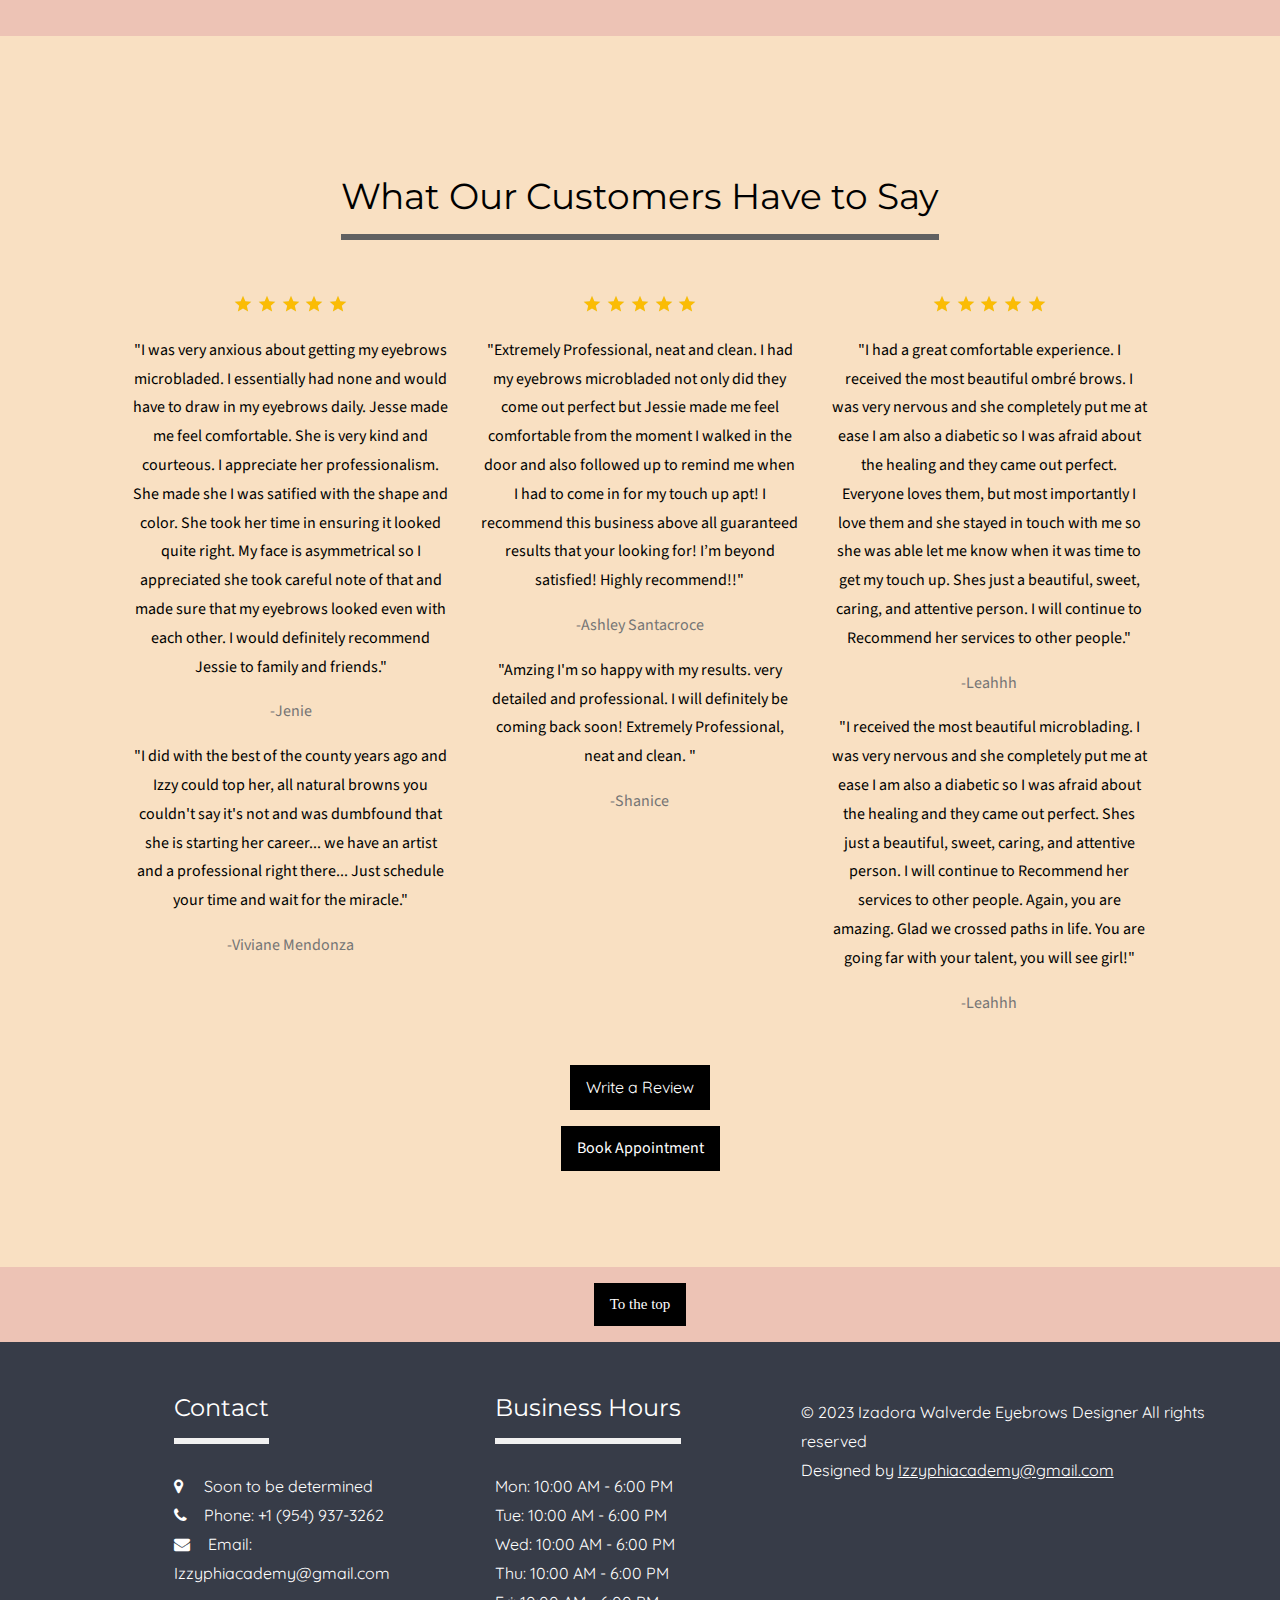
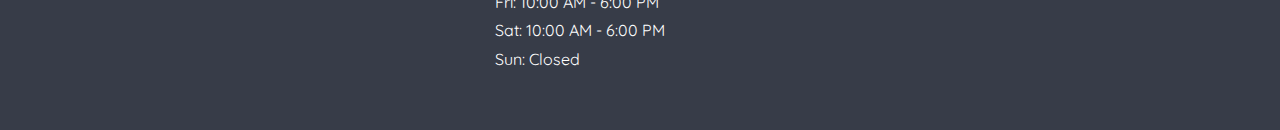
==== commit 2f6a398a: "Changed HTML And Added Pictures" ====
--- a/index.html
+++ b/index.html
@@ -548,14 +548,14 @@
 		<p class="center"><a href="https://www.instagram.com/pmubyizzy/" target="_blank" class="button black">View
 				All</a></p>
 		<div class="container center">
-			<img style="width:30%" src="/photos/eyebrow1.jpeg">
-			<img style="width:30%" src="/photos/eyebrow2.jpeg">
-			<img style="width:30%" src="/photos/eyebrow3.jpeg">
-			<img style="width:30%" src="/photos/eyebrow4.jpeg">
-			<img style="width:30%" src="/photos/eyebrow5.jpeg">
-			<img style="width:30%" src="/photos/eyebrow7.jpeg">
-			<img style="width:30%" src="/photos/eyebrow8.jpeg">
-			<img style="width:30%" src="/photos/eyebrow9.jpeg">
+			<img style="width:30%" src="/photos/olho1.jpeg">
+			<img style="width:30%" src="/photos/olho2.jpeg">
+			<img style="width:30%" src="/photos/olho3.jpeg">
+			<img style="width:30%" src="/photos/olho4.jpeg">
+			<img style="width:30%" src="/photos/olho5.jpeg">
+			<img style="width:30%" src="/photos/olho6.jpeg">
+			<img style="width:30%" src="/photos/olho7.jpeg">
+			<img style="width:30%" src="/photos/olho9.jpeg">
 			<img style="width:30%" src="/photos/eyebrow10.jpeg">
 		</div>
 	</div>
